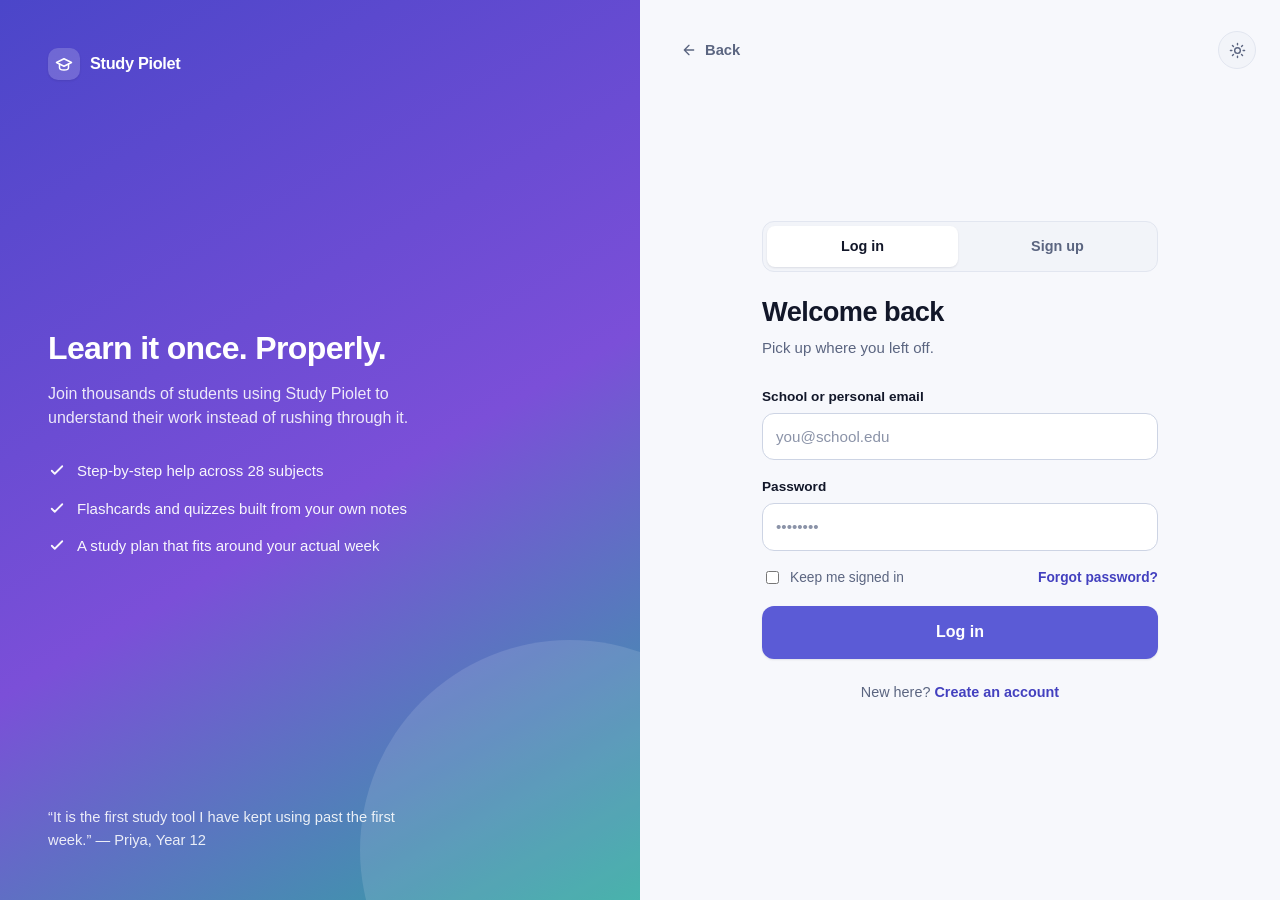
==== chat.html @ f0964036 "Add files via upload" ====
<!doctype html>
<html lang="en" data-theme="light">
<head>
<meta charset="utf-8" />
<meta name="viewport" content="width=device-width, initial-scale=1" />
<title>Ask AI — Study Piolet</title>
<meta name="description" content="Ask Study Piolet a question about your work." />
<link rel="icon" href="data:image/svg+xml,<svg xmlns='http://www.w3.org/2000/svg' viewBox='0 0 100 100'><rect width='100' height='100' rx='26' fill='%235b5bd6'/><path d='M50 22 84 40 50 58 16 40z' fill='white'/></svg>" />
<style data-sp="core">
/* ============================================================
   Study Piolet — shared styles
   ============================================================ */

/* ---------- Tokens ---------- */
:root {
  --bg: #f7f8fc;
  --surface: #ffffff;
  --surface-2: #f2f4f9;
  --surface-3: #e9ecf5;
  --border: #e2e6f0;
  --border-strong: #cdd4e4;
  --text: #121729;
  --text-muted: #5b6580;
  --text-faint: #8b93a8;

  --brand: #5b5bd6;
  --brand-hover: #4b4bc4;
  --brand-soft: #ececfd;
  --brand-text: #4340bf;
  --accent: #14b8a6;
  --accent-soft: #dcfbf5;
  --warn-soft: #fff3da;
  --warn-text: #92610a;

  --shadow-sm: 0 1px 2px rgba(18, 23, 41, .06), 0 1px 3px rgba(18, 23, 41, .04);
  --shadow-md: 0 4px 12px rgba(18, 23, 41, .07), 0 2px 4px rgba(18, 23, 41, .04);
  --shadow-lg: 0 18px 40px rgba(18, 23, 41, .12);

  --r-sm: 8px;
  --r-md: 12px;
  --r-lg: 18px;
  --r-xl: 26px;

  --sidebar-w: 248px;
  --topbar-h: 64px;
  --maxw: 1160px;

  --font: "Inter", -apple-system, BlinkMacSystemFont, "Segoe UI", Roboto, Helvetica, Arial, sans-serif;
}

:root[data-theme="dark"] {
  --bg: #0d1017;
  --surface: #151923;
  --surface-2: #1b2130;
  --surface-3: #232a3c;
  --border: #262d3d;
  --border-strong: #38415a;
  --text: #eef1f8;
  --text-muted: #a2abc2;
  --text-faint: #7c869e;

  --brand: #7b7bf0;
  --brand-hover: #8d8df5;
  --brand-soft: #1e2140;
  --brand-text: #b3b3ff;
  --accent: #2dd4bf;
  --accent-soft: #10312f;
  --warn-soft: #3a2c0e;
  --warn-text: #f0c86a;

  --shadow-sm: 0 1px 2px rgba(0, 0, 0, .4);
  --shadow-md: 0 4px 14px rgba(0, 0, 0, .45);
  --shadow-lg: 0 20px 44px rgba(0, 0, 0, .55);
}

/* ---------- Base ---------- */
*, *::before, *::after { box-sizing: border-box; }

html { -webkit-text-size-adjust: 100%; }

body {
  margin: 0;
  font-family: var(--font);
  background: var(--bg);
  color: var(--text);
  line-height: 1.55;
  -webkit-font-smoothing: antialiased;
}

h1, h2, h3, h4 { margin: 0; line-height: 1.2; letter-spacing: -.02em; font-weight: 650; }
p { margin: 0; }
a { color: inherit; text-decoration: none; }
img, svg { display: block; max-width: 100%; }
button, input, textarea, select { font: inherit; color: inherit; }

:focus-visible {
  outline: 2px solid var(--brand);
  outline-offset: 2px;
  border-radius: 4px;
}

.container { width: 100%; max-width: var(--maxw); margin-inline: auto; padding-inline: 20px; }
.muted { color: var(--text-muted); }
.faint { color: var(--text-faint); }
.center { text-align: center; }
.sr-only {
  position: absolute; width: 1px; height: 1px; padding: 0; margin: -1px;
  overflow: hidden; clip: rect(0 0 0 0); white-space: nowrap; border: 0;
}

/* ---------- Brand mark ---------- */
.brand { display: inline-flex; align-items: center; gap: 10px; font-weight: 700; letter-spacing: -.02em; }
.brand-mark {
  width: 32px; height: 32px; border-radius: 10px; flex: none;
  display: grid; place-items: center;
  background: linear-gradient(140deg, var(--brand), #9b6bf0);
  color: #fff; box-shadow: var(--shadow-sm);
}
.brand-mark svg { width: 18px; height: 18px; }
.brand-name { font-size: 1.02rem; white-space: nowrap; }

/* ---------- Buttons ---------- */
.btn {
  --btn-bg: var(--surface);
  --btn-fg: var(--text);
  --btn-bd: var(--border-strong);
  display: inline-flex; align-items: center; justify-content: center; gap: 8px;
  padding: 10px 16px; border-radius: var(--r-md);
  background: var(--btn-bg); color: var(--btn-fg);
  border: 1px solid var(--btn-bd);
  font-size: .92rem; font-weight: 560; cursor: pointer;
  transition: transform .12s ease, background .15s ease, border-color .15s ease, opacity .15s ease;
  white-space: nowrap;
}
.btn:hover { transform: translateY(-1px); }
.btn:active { transform: translateY(0); }
.btn svg { width: 16px; height: 16px; }

.btn-primary { --btn-bg: var(--brand); --btn-fg: #fff; --btn-bd: transparent; box-shadow: var(--shadow-sm); }
.btn-primary:hover { --btn-bg: var(--brand-hover); }
.btn-ghost { --btn-bg: transparent; --btn-bd: transparent; color: var(--text-muted); }
.btn-ghost:hover { --btn-bg: var(--surface-2); color: var(--text); }
.btn-soft { --btn-bg: var(--brand-soft); --btn-fg: var(--brand-text); --btn-bd: transparent; }
.btn-danger { --btn-fg: #d94a4a; --btn-bd: var(--border-strong); }
.btn-danger:hover { --btn-bg: rgba(217, 74, 74, .08); }
.btn-lg { padding: 13px 22px; font-size: 1rem; border-radius: var(--r-md); }
.btn-block { width: 100%; }

/* ---------- Form fields ---------- */
.field { display: block; margin-bottom: 16px; }
.field-label { display: block; font-size: .85rem; font-weight: 560; margin-bottom: 6px; }
.input, .select, .textarea {
  width: 100%; padding: 11px 13px;
  background: var(--surface); border: 1px solid var(--border-strong);
  border-radius: var(--r-md); font-size: .95rem;
  transition: border-color .15s ease, box-shadow .15s ease;
}
.input::placeholder, .textarea::placeholder { color: var(--text-faint); }
.input:focus, .select:focus, .textarea:focus {
  outline: none; border-color: var(--brand);
  box-shadow: 0 0 0 3px color-mix(in srgb, var(--brand) 18%, transparent);
}
.textarea { resize: vertical; min-height: 96px; }
.hint { font-size: .8rem; color: var(--text-faint); margin-top: 6px; }

/* Switch */
.switch { position: relative; display: inline-flex; flex: none; width: 44px; height: 26px; }
.switch input { position: absolute; opacity: 0; width: 100%; height: 100%; margin: 0; cursor: pointer; }
.switch span {
  position: absolute; inset: 0; border-radius: 999px;
  background: var(--surface-3); border: 1px solid var(--border-strong);
  transition: background .18s ease, border-color .18s ease; pointer-events: none;
}
.switch span::after {
  content: ""; position: absolute; top: 3px; left: 3px;
  width: 18px; height: 18px; border-radius: 50%; background: #fff;
  box-shadow: var(--shadow-sm); transition: transform .18s ease;
}
.switch input:checked + span { background: var(--brand); border-color: var(--brand); }
.switch input:checked + span::after { transform: translateX(18px); }
.switch input:focus-visible + span { outline: 2px solid var(--brand); outline-offset: 2px; }

/* ---------- Badges / chips ---------- */
.badge {
  display: inline-flex; align-items: center; gap: 6px;
  padding: 4px 10px; border-radius: 999px;
  font-size: .76rem; font-weight: 560; letter-spacing: .01em;
  background: var(--surface-2); color: var(--text-muted); border: 1px solid var(--border);
}
.badge-brand { background: var(--brand-soft); color: var(--brand-text); border-color: transparent; }
.badge-accent { background: var(--accent-soft); color: var(--accent); border-color: transparent; }
.badge-warn { background: var(--warn-soft); color: var(--warn-text); border-color: transparent; }

.chip {
  display: inline-flex; align-items: center; gap: 7px;
  padding: 8px 14px; border-radius: 999px; cursor: pointer;
  background: var(--surface); border: 1px solid var(--border-strong);
  font-size: .87rem; color: var(--text-muted);
  transition: border-color .15s ease, color .15s ease, background .15s ease;
}
.chip:hover { border-color: var(--brand); color: var(--text); background: var(--surface-2); }

/* ---------- Cards ---------- */
.card {
  background: var(--surface); border: 1px solid var(--border);
  border-radius: var(--r-lg); box-shadow: var(--shadow-sm);
}
.card-pad { padding: 22px; }

/* ---------- Theme toggle ---------- */
.theme-toggle {
  width: 38px; height: 38px; flex: none; display: grid; place-items: center;
  border-radius: 50%; cursor: pointer;
  background: var(--surface-2); border: 1px solid var(--border);
  color: var(--text-muted); transition: color .15s ease, border-color .15s ease;
}
.theme-toggle:hover { color: var(--text); border-color: var(--border-strong); }
.theme-toggle svg { width: 17px; height: 17px; }
:root[data-theme="dark"] .icon-sun, :root:not([data-theme="dark"]) .icon-moon { display: none; }

/* ============================================================
   Marketing site (landing / pricing / auth header)
   ============================================================ */
.site-header {
  position: sticky; top: 0; z-index: 40;
  background: color-mix(in srgb, var(--bg) 85%, transparent);
  backdrop-filter: blur(12px);
  border-bottom: 1px solid var(--border);
}
.site-header .container { display: flex; align-items: center; gap: 18px; height: var(--topbar-h); }
.site-nav { display: flex; align-items: center; gap: 4px; margin-left: 18px; }
.site-nav a {
  padding: 8px 12px; border-radius: var(--r-sm);
  font-size: .92rem; color: var(--text-muted); transition: color .15s ease, background .15s ease;
}
.site-nav a:hover { color: var(--text); background: var(--surface-2); }
.site-nav a[aria-current="page"] { color: var(--text); font-weight: 560; }
.header-actions { display: flex; align-items: center; gap: 10px; margin-left: auto; }

.nav-toggle { display: none; }
.site-nav .nav-login { display: none; }

@media (max-width: 860px) {
  .site-nav {
    position: absolute; top: var(--topbar-h); left: 0; right: 0;
    flex-direction: column; align-items: stretch; gap: 2px; margin: 0; padding: 12px 20px 18px;
    background: var(--surface); border-bottom: 1px solid var(--border);
    box-shadow: var(--shadow-md);
  }
  .site-nav:not(.open) { display: none; }
  .site-nav a { padding: 12px; font-size: 1rem; }
  .header-actions .btn:not(.btn-primary) { display: none; }
  .nav-toggle { display: grid; }
  .site-nav .nav-login { display: block; color: var(--brand-text); font-weight: 560; }
}

/* Hero */
.hero { position: relative; overflow: hidden; padding: 84px 0 64px; }
.hero::before {
  content: ""; position: absolute; z-index: 0;
  top: -320px; left: 50%; transform: translateX(-50%);
  width: 900px; height: 620px; border-radius: 50%;
  background: radial-gradient(closest-side, color-mix(in srgb, var(--brand) 26%, transparent), transparent);
  filter: blur(18px); pointer-events: none;
}
.hero .container { position: relative; z-index: 1; }
.hero-inner { max-width: 760px; margin-inline: auto; text-align: center; }
.hero h1 { font-size: clamp(2.2rem, 6vw, 3.6rem); letter-spacing: -.035em; margin-bottom: 18px; }
.hero h1 .grad {
  background: linear-gradient(100deg, var(--brand), #a06bf0 60%, var(--accent));
  -webkit-background-clip: text; background-clip: text; color: transparent;
}
.hero-sub { font-size: clamp(1rem, 2.4vw, 1.18rem); color: var(--text-muted); max-width: 580px; margin: 0 auto 28px; }
.hero-cta { display: flex; flex-wrap: wrap; gap: 12px; justify-content: center; }
.hero-note { margin-top: 16px; font-size: .84rem; color: var(--text-faint); }

/* Hero preview panel */
.hero-preview {
  margin: 52px auto 0; max-width: 900px;
  background: var(--surface); border: 1px solid var(--border);
  border-radius: var(--r-xl); box-shadow: var(--shadow-lg); overflow: hidden;
}
.preview-bar {
  display: flex; align-items: center; gap: 8px;
  padding: 12px 16px; border-bottom: 1px solid var(--border); background: var(--surface-2);
}
.dot { width: 10px; height: 10px; border-radius: 50%; background: var(--border-strong); }
.preview-url {
  margin-left: 10px; font-size: .78rem; color: var(--text-faint);
  padding: 4px 12px; border-radius: 999px; background: var(--surface); border: 1px solid var(--border);
}
.preview-body { padding: 36px 28px 44px; text-align: center; }
.preview-body .preview-q { font-size: 1.3rem; font-weight: 600; margin-bottom: 20px; }
.preview-input {
  display: flex; align-items: center; gap: 12px; max-width: 560px; margin: 0 auto 22px;
  padding: 14px 16px; border-radius: var(--r-lg);
  background: var(--surface-2); border: 1px solid var(--border-strong);
  color: var(--text-faint); font-size: .95rem; text-align: left;
}
.preview-input .send {
  margin-left: auto; width: 30px; height: 30px; border-radius: 50%; flex: none;
  display: grid; place-items: center; background: var(--brand); color: #fff;
}
.preview-input .send svg { width: 15px; height: 15px; }
.preview-chips { display: flex; flex-wrap: wrap; gap: 8px; justify-content: center; }

/* Sections */
.section { padding: 72px 0; }
.section-head { max-width: 640px; margin: 0 auto 44px; text-align: center; }
.section-head h2 { font-size: clamp(1.7rem, 4vw, 2.3rem); margin-bottom: 12px; }
.section-head p { color: var(--text-muted); }
.eyebrow {
  display: inline-block; margin-bottom: 14px;
  font-size: .78rem; font-weight: 600; letter-spacing: .09em; text-transform: uppercase; color: var(--brand-text);
}

.grid { display: grid; gap: 18px; }
.grid-3 { grid-template-columns: repeat(3, 1fr); }
.grid-4 { grid-template-columns: repeat(4, 1fr); }
@media (max-width: 900px) { .grid-3, .grid-4 { grid-template-columns: repeat(2, 1fr); } }
@media (max-width: 600px) { .grid-3, .grid-4 { grid-template-columns: 1fr; } }

.feature { padding: 24px; }
.feature-icon {
  width: 42px; height: 42px; border-radius: var(--r-md); display: grid; place-items: center;
  background: var(--brand-soft); color: var(--brand-text); margin-bottom: 16px;
}
.feature-icon svg { width: 20px; height: 20px; }
.feature h3 { font-size: 1.05rem; margin-bottom: 8px; }
.feature p { font-size: .92rem; color: var(--text-muted); }

/* Steps */
.steps { counter-reset: step; }
.step { position: relative; padding: 26px 24px; }
.step-num {
  width: 34px; height: 34px; border-radius: 50%; display: grid; place-items: center;
  background: var(--brand); color: #fff; font-weight: 650; font-size: .92rem; margin-bottom: 16px;
}
.step h3 { font-size: 1.02rem; margin-bottom: 8px; }
.step p { font-size: .92rem; color: var(--text-muted); }

/* Stats strip */
.stats-strip {
  display: grid; grid-template-columns: repeat(4, 1fr); gap: 18px;
  padding: 30px; border-radius: var(--r-xl);
  background: var(--surface); border: 1px solid var(--border); box-shadow: var(--shadow-sm);
}
.stat-val { font-size: 1.8rem; font-weight: 680; letter-spacing: -.03em; }
.stat-lbl { font-size: .85rem; color: var(--text-muted); }
@media (max-width: 720px) { .stats-strip { grid-template-columns: repeat(2, 1fr); } }

/* Quote cards */
.quote { padding: 24px; }
.quote p { font-size: .95rem; margin-bottom: 18px; }
.quote-by { display: flex; align-items: center; gap: 11px; }
.avatar {
  width: 36px; height: 36px; border-radius: 50%; flex: none; display: grid; place-items: center;
  background: var(--brand-soft); color: var(--brand-text); font-size: .82rem; font-weight: 650;
}
.quote-by .name { font-size: .88rem; font-weight: 560; }
.quote-by .meta { font-size: .8rem; color: var(--text-faint); }

/* CTA band */
.cta-band {
  padding: 56px 32px; border-radius: var(--r-xl); text-align: center;
  background: linear-gradient(135deg, var(--brand), #8a5bf0);
  color: #fff; box-shadow: var(--shadow-lg);
}
.cta-band h2 { font-size: clamp(1.6rem, 4vw, 2.2rem); margin-bottom: 12px; }
.cta-band p { opacity: .9; max-width: 460px; margin: 0 auto 26px; }
.cta-band .btn { --btn-bg: #fff; --btn-fg: #3f3fae; --btn-bd: transparent; }

/* Footer */
.site-footer { border-top: 1px solid var(--border); padding: 48px 0 36px; margin-top: 40px; }
.footer-grid { display: grid; grid-template-columns: 1.6fr repeat(3, 1fr); gap: 32px; }
.footer-grid p { font-size: .9rem; color: var(--text-muted); margin-top: 12px; max-width: 280px; }
.footer-col h4 { font-size: .82rem; text-transform: uppercase; letter-spacing: .08em; color: var(--text-faint); margin-bottom: 12px; }
.footer-col a { display: block; font-size: .9rem; color: var(--text-muted); padding: 5px 0; }
.footer-col a:hover { color: var(--text); }
.footer-bottom {
  display: flex; flex-wrap: wrap; gap: 12px; justify-content: space-between;
  margin-top: 36px; padding-top: 22px; border-top: 1px solid var(--border);
  font-size: .85rem; color: var(--text-faint);
}
@media (max-width: 760px) { .footer-grid { grid-template-columns: 1fr 1fr; } }

/* ============================================================
   Auth page
   ============================================================ */
.auth-wrap { display: grid; grid-template-columns: 1fr 1fr; min-height: 100vh; }
.auth-aside {
  position: relative; overflow: hidden; padding: 48px;
  display: flex; flex-direction: column; justify-content: space-between;
  background: linear-gradient(150deg, #4b46c9, #7b4fd8 55%, #2fa8a0);
  color: #fff;
}
.auth-aside::after {
  content: ""; position: absolute; right: -140px; bottom: -160px;
  width: 420px; height: 420px; border-radius: 50%; background: rgba(255, 255, 255, .12);
}
.auth-aside-body { position: relative; z-index: 1; max-width: 400px; }
.auth-aside h2 { font-size: 2rem; margin-bottom: 14px; }
.auth-aside p { opacity: .88; }
.auth-points { list-style: none; padding: 0; margin: 28px 0 0; display: grid; gap: 14px; }
.auth-points li { display: flex; gap: 11px; align-items: flex-start; font-size: .94rem; opacity: .95; }
.auth-points svg { width: 18px; height: 18px; flex: none; margin-top: 2px; }
.auth-quote { position: relative; z-index: 1; font-size: .92rem; opacity: .9; max-width: 380px; }

.auth-main { display: flex; flex-direction: column; padding: 28px 24px 48px; }
.auth-top { display: flex; align-items: center; gap: 12px; }
.auth-top .theme-toggle { margin-left: auto; }
.auth-card { width: 100%; max-width: 396px; margin: auto; padding: 8px 0; }
.auth-card h1 { font-size: 1.7rem; margin-bottom: 8px; }
.auth-card .panel > .muted { font-size: .94rem; margin-bottom: 26px; }

.tabs {
  display: grid; grid-template-columns: 1fr 1fr; gap: 4px; padding: 4px; margin-bottom: 24px;
  background: var(--surface-2); border: 1px solid var(--border); border-radius: var(--r-md);
}
.tabs button {
  padding: 9px; border: 0; border-radius: var(--r-sm); background: transparent;
  color: var(--text-muted); font-size: .9rem; font-weight: 560; cursor: pointer;
  transition: background .15s ease, color .15s ease;
}
.tabs button[aria-selected="true"] { background: var(--surface); color: var(--text); box-shadow: var(--shadow-sm); }

.oauth-row { display: grid; gap: 10px; margin-bottom: 20px; }
.divider { display: flex; align-items: center; gap: 12px; margin: 20px 0; color: var(--text-faint); font-size: .8rem; }
.divider::before, .divider::after { content: ""; flex: 1; height: 1px; background: var(--border); }
.form-row { display: flex; align-items: center; justify-content: space-between; gap: 12px; margin-bottom: 18px; font-size: .86rem; }
.checkline { display: flex; align-items: center; gap: 8px; color: var(--text-muted); cursor: pointer; }
.auth-alt { margin-top: 22px; font-size: .9rem; color: var(--text-muted); text-align: center; }
.auth-alt button { background: none; border: 0; padding: 0; color: var(--brand-text); font-weight: 560; cursor: pointer; }
.link { color: var(--brand-text); font-weight: 560; }
.link:hover { text-decoration: underline; }

@media (max-width: 900px) { .auth-wrap { grid-template-columns: 1fr; } .auth-aside { display: none; } }

/* ============================================================
   App shell (dashboard / chat / settings)
   ============================================================ */
.app { min-height: 100vh; }

.sidebar {
  position: fixed; inset: 0 auto 0 0; z-index: 60;
  width: var(--sidebar-w); display: flex; flex-direction: column;
  padding: 18px 14px; background: var(--surface); border-right: 1px solid var(--border);
  overflow-y: auto; overscroll-behavior: contain;
}
.sidebar-brand { padding: 4px 8px 20px; }
.side-nav { display: grid; gap: 3px; }
.side-label {
  padding: 18px 10px 8px; font-size: .72rem; font-weight: 600;
  letter-spacing: .09em; text-transform: uppercase; color: var(--text-faint);
}
.side-link {
  display: flex; align-items: center; gap: 11px;
  padding: 9px 11px; border-radius: var(--r-md);
  font-size: .91rem; color: var(--text-muted);
  transition: background .15s ease, color .15s ease;
}
.side-link svg { width: 17px; height: 17px; flex: none; }
.side-link:hover { background: var(--surface-2); color: var(--text); }
.side-link[aria-current="page"] { background: var(--brand-soft); color: var(--brand-text); font-weight: 560; }
.side-link .count { margin-left: auto; font-size: .76rem; color: var(--text-faint); }

.side-foot { margin-top: auto; display: grid; gap: 12px; }
.usage-card { padding: 14px; border-radius: var(--r-md); background: var(--surface-2); border: 1px solid var(--border); }
.usage-top { display: flex; justify-content: space-between; align-items: center; font-size: .82rem; margin-bottom: 9px; }
.meter { height: 6px; border-radius: 999px; background: var(--surface-3); overflow: hidden; }
.meter i { display: block; height: 100%; border-radius: 999px; background: linear-gradient(90deg, var(--brand), #9b6bf0); }
.usage-card p { font-size: .78rem; color: var(--text-faint); margin-top: 9px; }

.user-pill {
  display: flex; align-items: center; gap: 10px; padding: 9px 10px;
  border-radius: var(--r-md); border: 1px solid var(--border); background: var(--surface);
}
.user-pill > span:last-child { min-width: 0; }
.user-pill .name { font-size: .87rem; font-weight: 560; line-height: 1.2; }
.user-pill .meta { font-size: .76rem; color: var(--text-faint); }

.app-main { margin-left: var(--sidebar-w); min-height: 100vh; display: flex; flex-direction: column; }

.topbar {
  position: sticky; top: 0; z-index: 30;
  display: flex; align-items: center; gap: 12px; height: var(--topbar-h);
  padding: 0 24px; border-bottom: 1px solid var(--border);
  background: color-mix(in srgb, var(--bg) 88%, transparent); backdrop-filter: blur(12px);
}
.topbar h1 { font-size: 1.05rem; font-weight: 620; }
.topbar .spacer { margin-left: auto; }
.topbar-actions { display: flex; align-items: center; gap: 10px; }

.icon-btn {
  width: 38px; height: 38px; flex: none; display: grid; place-items: center;
  border-radius: var(--r-md); cursor: pointer;
  background: transparent; border: 1px solid transparent; color: var(--text-muted);
  transition: background .15s ease, color .15s ease;
}
.icon-btn:hover { background: var(--surface-2); color: var(--text); }
.icon-btn svg { width: 19px; height: 19px; }

.menu-btn { display: none; }
.scrim { display: none; }

@media (max-width: 1000px) {
  .sidebar { transform: translateX(-100%); transition: transform .22s ease; box-shadow: var(--shadow-lg); }
  .sidebar.open { transform: none; }
  .app-main { margin-left: 0; }
  .menu-btn { display: grid; }
  .scrim.show { display: block; position: fixed; inset: 0; z-index: 50; background: rgba(8, 10, 18, .5); }
}

.page { flex: 1; width: 100%; max-width: 1000px; margin-inline: auto; padding: 32px 24px 64px; }

/* Keep the top bar from crowding on phones: actions collapse to icons. */
@media (max-width: 640px) {
  .topbar h1 { font-size: 1rem; }
  .topbar-actions { gap: 2px; }
  .topbar-actions .btn { font-size: 0; gap: 0; padding: 9px; border-radius: var(--r-md); }
  .topbar-actions .btn svg { width: 19px; height: 19px; }
}
@media (max-width: 640px) { .page { padding: 24px 16px 48px; } .topbar { padding: 0 14px; } }

/* ---------- Dashboard ---------- */
.greeting { margin-bottom: 26px; }
.greeting h2 { font-size: clamp(1.5rem, 4vw, 2rem); margin-bottom: 6px; }

.ask-box {
  padding: 20px; border-radius: var(--r-xl);
  background: var(--surface); border: 1px solid var(--border-strong);
  box-shadow: var(--shadow-md); transition: border-color .15s ease, box-shadow .15s ease;
}
.ask-box:focus-within { border-color: var(--brand); box-shadow: var(--shadow-md), 0 0 0 4px color-mix(in srgb, var(--brand) 14%, transparent); }
.ask-box textarea {
  width: 100%; border: 0; background: transparent; resize: none; outline: none;
  font-size: clamp(1.05rem, 2.6vw, 1.25rem); line-height: 1.5; min-height: 64px;
}
.ask-box textarea::placeholder { color: var(--text-faint); }
.ask-tools { display: flex; align-items: center; gap: 8px; margin-top: 12px; flex-wrap: wrap; }
.ask-tools .spacer { margin-left: auto; }
.tool-btn {
  display: inline-flex; align-items: center; gap: 7px;
  padding: 7px 12px; border-radius: 999px; cursor: pointer;
  background: var(--surface-2); border: 1px solid var(--border);
  font-size: .84rem; color: var(--text-muted); transition: color .15s ease, border-color .15s ease;
}
.tool-btn:hover { color: var(--text); border-color: var(--border-strong); }
.tool-btn svg { width: 15px; height: 15px; }
.send-btn {
  width: 40px; height: 40px; flex: none; display: grid; place-items: center;
  border-radius: 50%; border: 0; cursor: pointer;
  background: var(--brand); color: #fff; box-shadow: var(--shadow-sm);
  transition: background .15s ease, transform .12s ease;
}
.send-btn:hover { background: var(--brand-hover); transform: translateY(-1px); }
.send-btn svg { width: 17px; height: 17px; }

.suggest-row { display: flex; flex-wrap: wrap; gap: 9px; margin: 16px 0 34px; }

.section-title { display: flex; align-items: center; gap: 12px; margin: 34px 0 14px; }
.section-title h3 { font-size: 1.02rem; }
.section-title a { margin-left: auto; font-size: .86rem; color: var(--brand-text); font-weight: 560; }

.action-card { display: flex; gap: 14px; padding: 18px; transition: transform .14s ease, border-color .14s ease; }
.action-card:hover { transform: translateY(-2px); border-color: var(--border-strong); }
.action-icon {
  width: 38px; height: 38px; flex: none; border-radius: var(--r-md);
  display: grid; place-items: center; background: var(--brand-soft); color: var(--brand-text);
}
.action-icon svg { width: 18px; height: 18px; }
.action-card > span:last-child { display: block; min-width: 0; }
.action-card h4 { font-size: .95rem; margin-bottom: 4px; }
.action-card p { font-size: .85rem; color: var(--text-muted); }

.list { display: grid; gap: 10px; }
.list-item {
  display: flex; align-items: center; gap: 14px; padding: 14px 16px;
  background: var(--surface); border: 1px solid var(--border);
  border-radius: var(--r-md); transition: border-color .14s ease, background .14s ease;
}
.list-item:hover { border-color: var(--border-strong); background: var(--surface-2); }
.list-item .li-icon {
  width: 34px; height: 34px; flex: none; border-radius: var(--r-sm);
  display: grid; place-items: center; background: var(--surface-2); color: var(--text-muted);
}
.list-item .li-icon svg { width: 16px; height: 16px; }
.list-item .li-body { min-width: 0; display: block; }
.list-item .li-title {
  display: block; font-size: .92rem; font-weight: 540;
  white-space: nowrap; overflow: hidden; text-overflow: ellipsis;
}
.list-item .li-meta { display: block; font-size: .8rem; color: var(--text-faint); }
.list-item .li-right { margin-left: auto; font-size: .8rem; color: var(--text-faint); white-space: nowrap; }
@media (max-width: 520px) { .list-item .li-right { display: none; } }

.stat-card { padding: 18px; }
.stat-card .k { font-size: .82rem; color: var(--text-muted); margin-bottom: 6px; }
.stat-card .v { font-size: 1.6rem; font-weight: 680; letter-spacing: -.03em; }
.stat-card .d { font-size: .78rem; color: var(--accent); margin-top: 4px; }

/* ---------- Chat page ---------- */
.chat-layout { display: flex; flex-direction: column; flex: 1; min-height: 0; }
.chat-scroll { flex: 1; overflow-y: auto; padding: 28px 0 8px; }
.chat-inner { width: 100%; max-width: 760px; margin-inline: auto; padding-inline: 24px; }
@media (max-width: 640px) { .chat-inner { padding-inline: 16px; } }

.chat-empty { text-align: center; padding: 48px 0 32px; }
.chat-empty .orb {
  width: 60px; height: 60px; border-radius: 20px; margin: 0 auto 20px;
  display: grid; place-items: center; color: #fff;
  background: linear-gradient(140deg, var(--brand), #9b6bf0); box-shadow: var(--shadow-md);
}
.chat-empty .orb svg { width: 28px; height: 28px; }
.chat-empty h2 { font-size: 1.5rem; margin-bottom: 8px; }
.chat-empty p { color: var(--text-muted); max-width: 400px; margin: 0 auto; font-size: .95rem; }

.prompt-grid { display: grid; grid-template-columns: repeat(2, 1fr); gap: 10px; margin-top: 28px; text-align: left; }
@media (max-width: 600px) { .prompt-grid { grid-template-columns: 1fr; } }
.prompt-card {
  padding: 14px 16px; border-radius: var(--r-md); cursor: pointer;
  background: var(--surface); border: 1px solid var(--border);
  transition: border-color .14s ease, transform .14s ease;
}
.prompt-card:hover { border-color: var(--brand); transform: translateY(-1px); }
.prompt-card .t { display: block; font-size: .9rem; font-weight: 540; margin-bottom: 3px; }
.prompt-card .s { display: block; font-size: .82rem; color: var(--text-faint); }

.msg { display: flex; gap: 13px; margin-bottom: 26px; }
.msg-avatar {
  width: 30px; height: 30px; flex: none; border-radius: 9px;
  display: grid; place-items: center; font-size: .75rem; font-weight: 650;
}
.msg-avatar.you { background: var(--surface-3); color: var(--text-muted); }
.msg-avatar.ai { background: linear-gradient(140deg, var(--brand), #9b6bf0); color: #fff; }
.msg-avatar svg { width: 16px; height: 16px; }
.msg-body { min-width: 0; flex: 1; }
.msg-who { font-size: .82rem; font-weight: 600; margin-bottom: 5px; }
.msg-text { font-size: .95rem; color: var(--text-muted); }
/* Live chat message styling */
.msg-text { white-space: pre-wrap; }
.msg-text.error { color: #d94a4a; }
.msg-text.typing { display: flex; gap: 5px; align-items: center; height: 22px; }
.msg-text.typing span {
  width: 7px; height: 7px; border-radius: 50%; background: var(--text-faint);
  animation: sp-blink 1.2s infinite ease-in-out;
}
.msg-text.typing span:nth-child(2) { animation-delay: .18s; }
.msg-text.typing span:nth-child(3) { animation-delay: .36s; }
@keyframes sp-blink { 0%, 80%, 100% { opacity: .22; } 40% { opacity: 1; } }

.chat-notice {
  display: flex; flex-wrap: wrap; gap: 6px; align-items: center;
  padding: 12px 14px; margin-bottom: 18px;
  background: var(--brand-soft); color: var(--brand-text);
  border-radius: var(--r-md); font-size: .87rem;
}
.chat-notice[hidden] { display: none; }

.msg-placeholder {
  padding: 16px; border-radius: var(--r-md);
  background: var(--surface-2); border: 1px dashed var(--border-strong);
  font-size: .9rem; color: var(--text-faint);
}
.skeleton-line { height: 9px; border-radius: 999px; background: var(--surface-3); margin-bottom: 9px; }
.skeleton-line:nth-child(2) { width: 88%; }
.skeleton-line:nth-child(3) { width: 62%; margin-bottom: 0; }

.composer-wrap {
  position: sticky; bottom: 0;
  padding: 12px 0 20px;
  background: linear-gradient(to top, var(--bg) 62%, transparent);
}
.composer {
  display: flex; align-items: flex-end; gap: 10px; padding: 12px 12px 12px 16px;
  background: var(--surface); border: 1px solid var(--border-strong);
  border-radius: var(--r-lg); box-shadow: var(--shadow-md);
  transition: border-color .15s ease;
}
.composer:focus-within { border-color: var(--brand); }
.composer textarea {
  flex: 1; border: 0; background: transparent; outline: none; resize: none;
  font-size: .97rem; line-height: 1.5; max-height: 180px; padding: 6px 0;
}
.composer-foot {
  display: flex; align-items: center; gap: 10px; justify-content: space-between;
  margin-top: 10px; font-size: .78rem; color: var(--text-faint);
}
@media (max-width: 560px) {
  .composer-foot { flex-direction: column; align-items: flex-start; gap: 3px; }
  .chat-empty { padding-top: 24px; }
}

/* ---------- Pricing ---------- */
.billing-toggle {
  display: inline-flex; align-items: center; gap: 12px; margin: 0 auto 40px;
  padding: 6px 8px 6px 14px; border-radius: 999px;
  background: var(--surface); border: 1px solid var(--border); box-shadow: var(--shadow-sm);
  font-size: .9rem;
}
.billing-toggle .lbl { color: var(--text-muted); transition: color .15s ease; }
.billing-toggle .lbl.active { color: var(--text); font-weight: 560; }

.price-grid {
  display: grid; grid-template-columns: repeat(2, 1fr); gap: 20px; align-items: start;
  max-width: 760px; margin-inline: auto;
}
@media (max-width: 720px) { .price-grid { grid-template-columns: 1fr; max-width: 460px; } }

.plan { padding: 26px; display: flex; flex-direction: column; height: 100%; }
.price-grid { padding-top: 12px; }
.plan.featured { border-color: var(--brand); box-shadow: var(--shadow-lg); position: relative; }
.plan.featured::before {
  content: "Most popular"; position: absolute; top: -12px; left: 50%; transform: translateX(-50%);
  padding: 4px 12px; border-radius: 999px; background: var(--brand); color: #fff;
  font-size: .74rem; font-weight: 600; white-space: nowrap;
}
.plan h3 { font-size: 1.1rem; margin-bottom: 6px; }
.plan .plan-desc { font-size: .88rem; color: var(--text-muted); min-height: 40px; }
.plan .price { display: flex; align-items: baseline; gap: 6px; margin: 18px 0 4px; }
.plan .price .amt { font-size: 2.4rem; font-weight: 700; letter-spacing: -.04em; }
.plan .price .per { font-size: .88rem; color: var(--text-faint); }
.plan .price-note { font-size: .8rem; color: var(--text-faint); min-height: 20px; margin-bottom: 20px; }
.plan .btn { margin-bottom: 22px; }
.plan ul { list-style: none; padding: 0; margin: 0; display: grid; gap: 11px; }
.plan li { display: flex; gap: 10px; align-items: flex-start; font-size: .89rem; color: var(--text-muted); }
.plan li svg { width: 16px; height: 16px; flex: none; margin-top: 3px; color: var(--accent); }
.plan li.off { color: var(--text-faint); }
.plan li.off svg { color: var(--text-faint); }

.compare { width: 100%; border-collapse: collapse; font-size: .9rem; }
.compare th, .compare td { padding: 13px 16px; border-bottom: 1px solid var(--border); text-align: left; }
.compare th { font-size: .82rem; color: var(--text-faint); font-weight: 600; }
.compare td:not(:first-child), .compare th:not(:first-child) { text-align: center; }
.compare tbody td:first-child { color: var(--text-muted); }
.compare svg { width: 17px; height: 17px; display: inline-block; vertical-align: middle; }
.table-scroll { overflow-x: auto; border-radius: var(--r-lg); border: 1px solid var(--border); background: var(--surface); }

.faq { display: grid; gap: 10px; max-width: 720px; margin-inline: auto; }
.faq details {
  padding: 16px 20px; background: var(--surface);
  border: 1px solid var(--border); border-radius: var(--r-md);
}
.faq summary {
  cursor: pointer; font-size: .95rem; font-weight: 560; list-style: none;
  display: flex; align-items: center; gap: 12px;
}
.faq summary::-webkit-details-marker { display: none; }
.faq summary::after { content: "+"; margin-left: auto; color: var(--text-faint); font-size: 1.2rem; line-height: 1; }
.faq details[open] summary::after { content: "–"; }
.faq p { margin-top: 12px; font-size: .9rem; color: var(--text-muted); }

/* ---------- Settings ---------- */
.settings-layout { display: grid; grid-template-columns: 200px 1fr; gap: 28px; align-items: start; }
@media (max-width: 820px) { .settings-layout { grid-template-columns: 1fr; gap: 18px; } }

.settings-nav { display: grid; gap: 3px; position: sticky; top: calc(var(--topbar-h) + 20px); }
@media (max-width: 820px) {
  .settings-nav {
    position: static; grid-auto-flow: column; grid-auto-columns: max-content;
    overflow-x: auto; gap: 6px; padding-bottom: 6px;
  }
}
.settings-nav button {
  display: flex; align-items: center; gap: 10px; text-align: left;
  padding: 9px 12px; border-radius: var(--r-md); cursor: pointer;
  background: transparent; border: 1px solid transparent;
  font-size: .9rem; color: var(--text-muted); white-space: nowrap;
  transition: background .15s ease, color .15s ease;
}
.settings-nav button svg { width: 16px; height: 16px; flex: none; }
.settings-nav button:hover { background: var(--surface-2); color: var(--text); }
.settings-nav button[aria-selected="true"] { background: var(--brand-soft); color: var(--brand-text); font-weight: 560; }

.panel { display: none; }
.panel.active { display: block; }
.panel-card { padding: 24px; margin-bottom: 18px; }
.panel-card > h3 { font-size: 1.02rem; margin-bottom: 4px; }
.panel-card > .muted { font-size: .88rem; margin-bottom: 20px; }

.row {
  display: flex; align-items: center; gap: 16px;
  padding: 15px 0; border-top: 1px solid var(--border);
}
.row:first-of-type { border-top: 0; padding-top: 0; }
.row .row-body { min-width: 0; }
.row .row-title { font-size: .92rem; font-weight: 540; }
.row .row-desc { font-size: .84rem; color: var(--text-muted); }
.row .row-ctl { margin-left: auto; flex: none; }
@media (max-width: 520px) {
  .row { flex-wrap: wrap; }
  .row .row-ctl { margin-left: 0; width: 100%; }
  .row .row-ctl .select, .row .row-ctl .input { width: 100%; }
}

.form-grid { display: grid; grid-template-columns: 1fr 1fr; gap: 0 16px; }
@media (max-width: 600px) { .form-grid { grid-template-columns: 1fr; } }

.avatar-row { display: flex; align-items: center; gap: 16px; margin-bottom: 24px; flex-wrap: wrap; }
.avatar-lg {
  width: 62px; height: 62px; border-radius: 18px; flex: none; display: grid; place-items: center;
  background: linear-gradient(140deg, var(--brand), #9b6bf0); color: #fff; font-size: 1.3rem; font-weight: 650;
}

.theme-picker { display: grid; grid-template-columns: repeat(3, 1fr); gap: 12px; }
.theme-opt { cursor: pointer; }
.theme-opt input { position: absolute; opacity: 0; pointer-events: none; }
.theme-opt .swatch {
  height: 62px; border-radius: var(--r-md); border: 2px solid var(--border);
  overflow: hidden; display: flex; transition: border-color .15s ease;
}
.theme-opt .swatch .a, .theme-opt .swatch .b { flex: 1; }
.theme-opt input:checked + .swatch { border-color: var(--brand); }
.theme-opt .cap { display: block; text-align: center; font-size: .84rem; margin-top: 8px; color: var(--text-muted); }
.theme-opt input:checked ~ .cap { color: var(--text); font-weight: 540; }

.danger-zone { border-color: color-mix(in srgb, #d94a4a 30%, var(--border)); }

.save-bar {
  display: flex; gap: 10px; justify-content: flex-end; flex-wrap: wrap;
  padding-top: 4px;
}

/* ---------- UI-only notice ---------- */
.ui-note {
  display: flex; align-items: flex-start; gap: 10px;
  padding: 12px 14px; border-radius: var(--r-md); margin-bottom: 20px;
  background: var(--warn-soft); color: var(--warn-text);
  font-size: .85rem; border: 1px solid transparent;
}
.ui-note svg { width: 16px; height: 16px; flex: none; margin-top: 2px; }

@media (prefers-reduced-motion: reduce) {
  *, *::before, *::after { transition-duration: .01ms !important; animation-duration: .01ms !important; }
}

</style>
<script data-sp="theme">
/* Applies the saved theme before first paint to avoid a flash of the wrong theme. */
(function () {
  try {
    var saved = localStorage.getItem("sp-theme");
    var mode = saved || "system";
    var dark = mode === "dark" ||
      (mode === "system" && window.matchMedia("(prefers-color-scheme: dark)").matches);
    document.documentElement.setAttribute("data-theme", dark ? "dark" : "light");
  } catch (e) {
    document.documentElement.setAttribute("data-theme", "light");
  }
})();

</script>
</head>
<body data-requires-auth>
<div class="scrim" data-scrim></div>

<div class="app">
  <aside class="sidebar" data-sidebar>
    <a class="brand sidebar-brand" href="index.html">
      <span class="brand-mark" aria-hidden="true">
        <svg viewBox="0 0 24 24" fill="none" stroke="currentColor" stroke-width="2" stroke-linecap="round" stroke-linejoin="round"><path d="M22 10 12 5 2 10l10 5 10-5Z"/><path d="M6 12v5c0 1.7 2.7 3 6 3s6-1.3 6-3v-5"/></svg>
      </span>
      <span class="brand-name">Study Piolet</span>
    </a>

    <nav class="side-nav" aria-label="Sidebar">
        <a class="side-link" href="dashboard.html"><svg viewBox="0 0 24 24" fill="none" stroke="currentColor" stroke-width="1.9" stroke-linecap="round" stroke-linejoin="round"><path d="M3 12l9-8 9 8"/><path d="M5 10v10h14V10"/></svg><span>Dashboard</span></a>
        <a class="side-link" href="chat.html" aria-current="page"><svg viewBox="0 0 24 24" fill="none" stroke="currentColor" stroke-width="1.9" stroke-linecap="round" stroke-linejoin="round"><path d="M21 15a2 2 0 0 1-2 2H8l-5 4V5a2 2 0 0 1 2-2h14a2 2 0 0 1 2 2v10Z"/></svg><span>Ask AI</span></a>

      <div class="side-label">Study</div>
        <a class="side-link" href="#"><svg viewBox="0 0 24 24" fill="none" stroke="currentColor" stroke-width="1.9" stroke-linecap="round" stroke-linejoin="round"><rect x="3" y="6" width="14" height="12" rx="2"/><path d="M7 3h12a2 2 0 0 1 2 2v11"/></svg><span>Flashcards</span><span class="count">12</span></a>
        <a class="side-link" href="#"><svg viewBox="0 0 24 24" fill="none" stroke="currentColor" stroke-width="1.9" stroke-linecap="round" stroke-linejoin="round"><path d="M9.1 9a3 3 0 1 1 4 2.8c-.8.3-1.1 1-1.1 1.7v.5"/><path d="M12 17.5h.01"/><circle cx="12" cy="12" r="9"/></svg><span>Quizzes</span></a>
        <a class="side-link" href="#"><svg viewBox="0 0 24 24" fill="none" stroke="currentColor" stroke-width="1.9" stroke-linecap="round" stroke-linejoin="round"><rect x="3" y="4" width="18" height="17" rx="2"/><path d="M8 2v4M16 2v4M3 10h18"/></svg><span>Study plan</span><span class="count">3</span></a>
        <a class="side-link" href="#"><svg viewBox="0 0 24 24" fill="none" stroke="currentColor" stroke-width="1.9" stroke-linecap="round" stroke-linejoin="round"><path d="M4 19.5V6a2 2 0 0 1 2-2h12v16H6a2 2 0 0 0-2 2V19.5Z"/><path d="M9 8h6"/></svg><span>Library</span></a>

      <div class="side-label">Account</div>
        <a class="side-link" href="pricing.html"><svg viewBox="0 0 24 24" fill="none" stroke="currentColor" stroke-width="1.9" stroke-linecap="round" stroke-linejoin="round"><path d="M12 3l2.6 5.6 6.4.8-4.7 4.3 1.2 6.3L12 17l-5.5 3 1.2-6.3L3 9.4l6.4-.8L12 3Z"/></svg><span>Upgrade plan</span></a>
        <a class="side-link" href="settings.html"><svg viewBox="0 0 24 24" fill="none" stroke="currentColor" stroke-width="1.9" stroke-linecap="round" stroke-linejoin="round"><circle cx="12" cy="12" r="3"/><path d="M19.4 15a1.6 1.6 0 0 0 .3 1.8l.1.1a2 2 0 1 1-2.8 2.8l-.1-.1a1.6 1.6 0 0 0-1.8-.3 1.6 1.6 0 0 0-1 1.5V21a2 2 0 1 1-4 0v-.1A1.6 1.6 0 0 0 9 19.4a1.6 1.6 0 0 0-1.8.3l-.1.1a2 2 0 1 1-2.8-2.8l.1-.1a1.6 1.6 0 0 0 .3-1.8 1.6 1.6 0 0 0-1.5-1H3a2 2 0 1 1 0-4h.1A1.6 1.6 0 0 0 4.6 9a1.6 1.6 0 0 0-.3-1.8l-.1-.1a2 2 0 1 1 2.8-2.8l.1.1a1.6 1.6 0 0 0 1.8.3H9a1.6 1.6 0 0 0 1-1.5V3a2 2 0 1 1 4 0v.1a1.6 1.6 0 0 0 1 1.5 1.6 1.6 0 0 0 1.8-.3l.1-.1a2 2 0 1 1 2.8 2.8l-.1.1a1.6 1.6 0 0 0-.3 1.8V9a1.6 1.6 0 0 0 1.5 1H21a2 2 0 1 1 0 4h-.1a1.6 1.6 0 0 0-1.5 1Z"/></svg><span>Settings</span></a>
    </nav>

    <div class="side-foot">
      <div class="usage-card">
        <div class="usage-top"><strong>Free plan</strong><span class="faint" data-usage-count>0 / 30</span></div>
        <div class="meter"><i data-usage-bar style="width:0%"></i></div>
        <p>Questions used this month. Resets on the 1st.</p>
        <a class="btn btn-soft btn-block" href="pricing.html" style="margin-top:12px">Upgrade</a>
      </div>

      <a class="user-pill" href="settings.html">
        <span class="avatar" data-user-initials>SP</span>
        <span>
          <span class="name" data-user-name>Account</span><br />
          <span class="meta" data-user-email style="overflow:hidden;text-overflow:ellipsis;display:block;max-width:150px"></span>
        </span>
      </a>
    </div>
  </aside>

  <div class="app-main">
    <header class="topbar">
      <button class="icon-btn menu-btn" data-menu-btn aria-label="Open menu">
        <svg viewBox="0 0 24 24" fill="none" stroke="currentColor" stroke-width="2" stroke-linecap="round"><path d="M3 6h18M3 12h18M3 18h18"/></svg>
      </button>
      <h1>Ask AI <span class="badge badge-brand" style="margin-left:8px">Study mode</span></h1>
      <div class="spacer"></div>
      <div class="topbar-actions">
        <button class="icon-btn" aria-label="Session history">
          <svg viewBox="0 0 24 24" fill="none" stroke="currentColor" stroke-width="1.9" stroke-linecap="round" stroke-linejoin="round"><path d="M3 12a9 9 0 1 0 3-6.7L3 8"/><path d="M3 4v4h4M12 8v4l3 2"/></svg>
        </button>
        <button class="icon-btn" aria-label="New session">
          <svg viewBox="0 0 24 24" fill="none" stroke="currentColor" stroke-width="2" stroke-linecap="round"><path d="M12 5v14M5 12h14"/></svg>
        </button>
        <button class="theme-toggle" data-theme-toggle aria-label="Toggle dark mode">
        <svg class="icon-sun" viewBox="0 0 24 24" fill="none" stroke="currentColor" stroke-width="2" stroke-linecap="round"><circle cx="12" cy="12" r="4"/><path d="M12 2v2M12 20v2M4.9 4.9l1.4 1.4M17.7 17.7l1.4 1.4M2 12h2M20 12h2M6.3 17.7l-1.4 1.4M19.1 4.9l-1.4 1.4"/></svg>
        <svg class="icon-moon" viewBox="0 0 24 24" fill="none" stroke="currentColor" stroke-width="2" stroke-linecap="round" stroke-linejoin="round"><path d="M21 12.8A9 9 0 1 1 11.2 3a7 7 0 0 0 9.8 9.8Z"/></svg>
        </button>
      </div>
    </header>

    <div class="chat-layout">
      <div class="chat-scroll">
        <div class="chat-inner">

          <div class="chat-empty" data-chat-empty>
            <div class="orb" aria-hidden="true">
              <svg viewBox="0 0 24 24" fill="none" stroke="currentColor" stroke-width="1.8" stroke-linecap="round" stroke-linejoin="round"><path d="M22 10 12 5 2 10l10 5 10-5Z"/><path d="M6 12v5c0 1.7 2.7 3 6 3s6-1.3 6-3v-5"/></svg>
            </div>
            <h2>What are we working on?</h2>
            <p>Ask about any subject, paste a question, or attach a worksheet. You will get the method, not just the answer.</p>

            <div class="prompt-grid">
          <button type="button" class="prompt-card" data-prompt="Explain it simply: ">
            <span class="t">Explain it simply</span>
            <span class="s">Break a tricky topic into plain steps</span>
          </button>
          <button type="button" class="prompt-card" data-prompt="Check my working: ">
            <span class="t">Check my working</span>
            <span class="s">Find where my answer went wrong</span>
          </button>
          <button type="button" class="prompt-card" data-prompt="Quiz me: ">
            <span class="t">Quiz me</span>
            <span class="s">10 questions on a topic I choose</span>
          </button>
          <button type="button" class="prompt-card" data-prompt="Summarise my notes: ">
            <span class="t">Summarise my notes</span>
            <span class="s">Turn a long document into key points</span>
          </button>
            </div>
          </div>

          <div class="chat-notice" data-chat-notice hidden></div>

          <div data-chat-messages></div>
        </div>
      </div>

      <div class="composer-wrap">
        <div class="chat-inner">
          <form class="composer" data-chat-form>
            <label class="sr-only" for="composer">Ask a question</label>
            <textarea id="composer" data-composer-input data-autogrow rows="1"
              placeholder="Ask anything about your work…"></textarea>
            <button class="icon-btn" type="button" aria-label="Attach a file">
              <svg viewBox="0 0 24 24" fill="none" stroke="currentColor" stroke-width="1.9" stroke-linecap="round" stroke-linejoin="round"><path d="m21.4 11.1-9.2 9.2a5 5 0 0 1-7-7l9.1-9.2a3.3 3.3 0 0 1 4.7 4.7l-9.1 9.2a1.7 1.7 0 0 1-2.4-2.4l8.5-8.5"/></svg>
            </button>
            <button class="send-btn" type="submit" aria-label="Send">
              <svg viewBox="0 0 24 24" fill="none" stroke="currentColor" stroke-width="2" stroke-linecap="round" stroke-linejoin="round"><path d="m5 12 14-7-5 14-2.5-5.5L5 12Z"/></svg>
            </button>
          </form>
          <div class="composer-foot">
            <span>Study mode asks you questions back instead of writing your work for you.</span>
            <span data-usage-left>30 of 30 questions left</span>
          </div>
        </div>
      </div>
    </div>
  </div>
</div>

<script data-sp="app">
/* ============================================================
   Study Piolet — UI behaviour and OpenAI chat
   ------------------------------------------------------------
   The API key is never stored in these files. It is entered in
   Settings and kept in this browser's localStorage, so each
   person using the site supplies and uses their own key.
   ============================================================ */
(function () {
  "use strict";

  var $  = function (sel, root) { return (root || document).querySelector(sel); };
  var $$ = function (sel, root) { return Array.prototype.slice.call((root || document).querySelectorAll(sel)); };

  /* ---------- Stored settings ---------- */
  var KEY_STORE    = "sp-openai-key";
  var MODEL_STORE  = "sp-model";
  var USAGE_STORE  = "sp-usage";
  var THEME_KEY    = "sp-theme";
  var DEFAULT_MODEL = "gpt-4o-mini";
  var MONTHLY_LIMIT = 30;
  var API_URL   = "https://api.openai.com/v1/chat/completions";
  var PROXY_URL = "/api/chat";   // Vercel function that holds the server key
  var hasProxy  = false;

  /* Is the serverless function deployed alongside this page? A GET returns 405
     from our own function and 404 when it is not there at all. */
  function probeProxy() {
    if (location.protocol.indexOf("http") !== 0) return Promise.resolve(false);
    return fetch(PROXY_URL, { method: "GET" })
      .then(function (r) { return r.status !== 404; })
      .catch(function () { return false; });
  }

  function read(k)    { try { return localStorage.getItem(k); } catch (e) { return null; } }
  function write(k,v) { try { localStorage.setItem(k, v); } catch (e) { /* private mode */ } }
  function drop(k)    { try { localStorage.removeItem(k); } catch (e) { /* private mode */ } }

  function getKey()   { return (read(KEY_STORE) || "").trim(); }
  function getModel() { return (read(MODEL_STORE) || "").trim() || DEFAULT_MODEL; }

  /* ---------- Supabase ----------
     The publishable key is meant to live in front-end code. Every table is
     protected by row level security, so a signed-in person can only ever read
     or change their own row. */
  var SB_URL = "https://dklkiwltrtvqlbpzrmui.supabase.co";
  var SB_KEY = "sb_publishable_acGeTcCVhbZzqez5QxSUKw_xTG5b7t_";
  var SESSION_STORE = "sp-session";

  function sbHeaders(token) {
    return {
      "apikey": SB_KEY,
      "Authorization": "Bearer " + (token || SB_KEY),
      "Content-Type": "application/json"
    };
  }

  function getSession() {
    try {
      var s = JSON.parse(read(SESSION_STORE) || "null");
      if (s && s.access_token) return s;
    } catch (e) { /* corrupt, treat as signed out */ }
    return null;
  }

  function setSession(s) {
    if (!s) { drop(SESSION_STORE); return; }
    s.expires_at = s.expires_at || (Math.floor(Date.now() / 1000) + (s.expires_in || 3600));
    write(SESSION_STORE, JSON.stringify(s));
  }

  function signedIn() { return !!getSession(); }

  function currentUser() {
    var s = getSession();
    return s && s.user ? s.user : null;
  }

  function authError(res, body) {
    try {
      var j = JSON.parse(body);
      return j.error_description || j.msg || j.message || (j.error && j.error.message) || null;
    } catch (e) { return null; }
  }

  function signUp(email, password) {
    return fetch(SB_URL + "/auth/v1/signup", {
      method: "POST",
      headers: sbHeaders(),
      body: JSON.stringify({ email: email, password: password })
    }).then(function (res) {
      return res.text().then(function (body) {
        if (!res.ok) throw new Error(authError(res, body) || "Could not create that account.");
        var data = JSON.parse(body);
        // With email confirmation on, no session comes back until they confirm.
        if (data.access_token) { setSession(data); return { confirmed: true }; }
        return { confirmed: false };
      });
    });
  }

  function signIn(email, password) {
    return fetch(SB_URL + "/auth/v1/token?grant_type=password", {
      method: "POST",
      headers: sbHeaders(),
      body: JSON.stringify({ email: email, password: password })
    }).then(function (res) {
      return res.text().then(function (body) {
        if (!res.ok) throw new Error(authError(res, body) || "Could not sign in.");
        setSession(JSON.parse(body));
        return true;
      });
    });
  }

  function signOut() {
    var s = getSession();
    setSession(null);
    drop(USAGE_STORE);
    if (!s) return Promise.resolve();
    return fetch(SB_URL + "/auth/v1/logout", {
      method: "POST", headers: sbHeaders(s.access_token)
    }).catch(function () { /* local sign-out already done */ });
  }

  function refreshSession() {
    var s = getSession();
    if (!s || !s.refresh_token) return Promise.resolve(null);
    if (s.expires_at && s.expires_at - 60 > Math.floor(Date.now() / 1000)) return Promise.resolve(s);

    return fetch(SB_URL + "/auth/v1/token?grant_type=refresh_token", {
      method: "POST",
      headers: sbHeaders(),
      body: JSON.stringify({ refresh_token: s.refresh_token })
    }).then(function (res) {
      if (!res.ok) { setSession(null); return null; }
      return res.json().then(function (data) { setSession(data); return data; });
    }).catch(function () { return s; });
  }

  /* Pulls this user's real count from Supabase and caches it locally so the
     number paints instantly on the next page load. */
  function syncUsage() {
    var s = getSession();
    if (!s) return Promise.resolve(null);

    return fetch(SB_URL + "/rest/v1/question_usage?select=month,used", {
      headers: sbHeaders(s.access_token)
    }).then(function (res) {
      if (!res.ok) return null;
      return res.json();
    }).then(function (rows) {
      if (!rows || !rows.length) return null;
      var row = rows[0];
      var used = row.month === monthStamp() ? (row.used || 0) : 0;
      write(USAGE_STORE, JSON.stringify({ month: monthStamp(), used: used }));
      renderUsage();
      return used;
    }).catch(function () { return null; });
  }

  function remoteCount() {
    var s = getSession();
    if (!s) return Promise.reject(new Error("signed out"));

    return fetch(SB_URL + "/rest/v1/rpc/increment_question_usage", {
      method: "POST",
      headers: sbHeaders(s.access_token),
      body: JSON.stringify({ p_month: monthStamp() })
    }).then(function (res) {
      if (!res.ok) throw new Error("rpc failed");
      return res.json();
    }).then(function (used) {
      write(USAGE_STORE, JSON.stringify({ month: monthStamp(), used: used }));
      renderUsage();
      return used;
    });
  }

  /* ---------- Usage counter ----------
     Counts answered questions per browser, and rolls over on its
     own the first time the page is opened in a new month. */
  function monthStamp() {
    var d = new Date();
    return d.getFullYear() + "-" + (d.getMonth() + 1);
  }

  function getUsage() {
    var now = monthStamp();
    try {
      var raw = JSON.parse(read(USAGE_STORE) || "null");
      if (raw && raw.month === now) return { month: now, used: raw.used || 0 };
    } catch (e) { /* corrupt value, start fresh */ }
    return { month: now, used: 0 };
  }

  function countQuestion() {
    // Server is the source of truth; local bump keeps the UI instant and is
    // the fallback when the row cannot be reached.
    var u = getUsage();
    u.used += 1;
    write(USAGE_STORE, JSON.stringify(u));
    renderUsage();
    if (signedIn()) remoteCount().catch(function () { /* keep the local count */ });
    return u;
  }

  function resetLabel() {
    var d = new Date(), next = new Date(d.getFullYear(), d.getMonth() + 1, 1);
    return "Resets " + next.getDate() + " " +
      ["Jan","Feb","Mar","Apr","May","Jun","Jul","Aug","Sep","Oct","Nov","Dec"][next.getMonth()];
  }

  function renderUsage() {
    var u = getUsage();
    var left = Math.max(0, MONTHLY_LIMIT - u.used);
    var pct  = Math.min(100, Math.round((u.used / MONTHLY_LIMIT) * 100));

    $$("[data-usage-used]").forEach(function (e) { e.textContent = u.used; });
    $$("[data-usage-limit]").forEach(function (e) { e.textContent = MONTHLY_LIMIT; });
    $$("[data-usage-count]").forEach(function (e) { e.textContent = u.used + " / " + MONTHLY_LIMIT; });
    $$("[data-usage-bar]").forEach(function (e) { e.style.width = pct + "%"; });
    $$("[data-usage-note]").forEach(function (e) { e.textContent = left + " left this month"; });
    $$("[data-usage-left]").forEach(function (e) { e.textContent = left + " of " + MONTHLY_LIMIT + " questions left"; });
    $$("[data-usage-used-text]").forEach(function (e) { e.textContent = u.used + " of " + MONTHLY_LIMIT + " questions used"; });
    $$("[data-usage-reset]").forEach(function (e) { e.textContent = resetLabel(); });
  }

  /* ---------- Theme ---------- */
  function readTheme() { return read(THEME_KEY) || "system"; }

  function applyTheme(mode) {
    var dark = mode === "dark" ||
      (mode === "system" && window.matchMedia("(prefers-color-scheme: dark)").matches);
    document.documentElement.setAttribute("data-theme", dark ? "dark" : "light");
    write(THEME_KEY, mode);
  }

  function initTheme() {
    applyTheme(readTheme());

    $$("[data-theme-toggle]").forEach(function (btn) {
      btn.addEventListener("click", function () {
        var isDark = document.documentElement.getAttribute("data-theme") === "dark";
        applyTheme(isDark ? "light" : "dark");
        syncThemePicker();
      });
    });

    $$("[data-theme-set]").forEach(function (input) {
      input.addEventListener("change", function () {
        if (input.checked) applyTheme(input.value);
      });
    });
    syncThemePicker();

    window.matchMedia("(prefers-color-scheme: dark)").addEventListener("change", function () {
      if (readTheme() === "system") applyTheme("system");
    });
  }

  function syncThemePicker() {
    var mode = readTheme();
    $$("[data-theme-set]").forEach(function (input) { input.checked = input.value === mode; });
  }

  /* ---------- Marketing header (mobile menu) ---------- */
  function initSiteNav() {
    var toggle = $("[data-nav-toggle]");
    var nav = $("[data-site-nav]");
    if (!toggle || !nav) return;

    toggle.addEventListener("click", function () {
      var open = nav.classList.toggle("open");
      toggle.setAttribute("aria-expanded", String(open));
    });
  }

  /* ---------- App sidebar (mobile drawer) ---------- */
  function initSidebar() {
    var sidebar = $("[data-sidebar]");
    var scrim = $("[data-scrim]");
    if (!sidebar) return;

    function close() {
      sidebar.classList.remove("open");
      if (scrim) scrim.classList.remove("show");
    }

    $$("[data-menu-btn]").forEach(function (btn) {
      btn.addEventListener("click", function () {
        sidebar.classList.toggle("open");
        if (scrim) scrim.classList.toggle("show");
      });
    });

    if (scrim) scrim.addEventListener("click", close);
    document.addEventListener("keydown", function (e) { if (e.key === "Escape") close(); });
    window.addEventListener("resize", function () { if (window.innerWidth > 1000) close(); });
  }

  /* ---------- Tab groups (auth, settings) ---------- */
  function initTabs() {
    var groups = {};

    $$("[data-tab-group]").forEach(function (btn) {
      var group = btn.getAttribute("data-tab-group");
      groups[group] = true;
      btn.addEventListener("click", function () {
        selectTab(group, btn.getAttribute("data-tab"));
      });
    });

    Object.keys(groups).forEach(function (group) {
      var hashed = $('[data-panel-group="' + group + '"][data-tab-hash]');
      var wanted = location.hash.replace("#", "");
      if (hashed && wanted && $('[data-panel-group="' + group + '"][data-panel="' + wanted + '"]')) {
        selectTab(group, wanted);
      }
    });
  }

  function selectTab(group, name) {
    $$('[data-tab-group="' + group + '"]').forEach(function (btn) {
      if (btn.hasAttribute("aria-selected")) {
        btn.setAttribute("aria-selected", String(btn.getAttribute("data-tab") === name));
      }
    });
    $$('[data-panel-group="' + group + '"]').forEach(function (panel) {
      panel.classList.toggle("active", panel.getAttribute("data-panel") === name);
      if (panel.hasAttribute("data-tab-hash") && panel.getAttribute("data-panel") === name) {
        history.replaceState(null, "", "#" + name);
      }
    });
  }

  /* ---------- Pricing: monthly / yearly ---------- */
  function initBilling() {
    var toggle = $("[data-billing-toggle]");
    if (!toggle) return;

    function render() {
      var yearly = toggle.checked;
      $$("[data-monthly]").forEach(function (el) {
        el.textContent = yearly ? el.getAttribute("data-yearly") : el.getAttribute("data-monthly");
      });
      $$("[data-price-note]").forEach(function (el) {
        el.textContent = yearly ? el.getAttribute("data-note-yearly") : el.getAttribute("data-note-monthly");
      });
      $$("[data-billing-label]").forEach(function (el) {
        el.classList.toggle("active", el.getAttribute("data-billing-label") === (yearly ? "yearly" : "monthly"));
      });
    }

    toggle.addEventListener("change", render);
    render();
  }

  /* ---------- Auto-growing textareas ---------- */
  function initAutogrow() {
    $$("[data-autogrow]").forEach(function (ta) {
      function grow() {
        ta.style.height = "auto";
        ta.style.height = Math.min(ta.scrollHeight, 180) + "px";
      }
      ta.addEventListener("input", grow);
      grow();
    });
  }

  /* ---------- Dashboard ask box -> chat page ---------- */
  function initAsk() {
    var form = $("[data-ask]");
    if (!form) return;
    var input = $("[data-ask-input]", form);

    function go() {
      var q = (input && input.value.trim()) || "";
      location.href = "chat.html" + (q ? "?q=" + encodeURIComponent(q) : "");
    }

    form.addEventListener("submit", function (e) { e.preventDefault(); go(); });

    if (input) {
      input.addEventListener("keydown", function (e) {
        if (e.key === "Enter" && !e.shiftKey) { e.preventDefault(); go(); }
      });
    }

    $$("[data-suggest]").forEach(function (chip) {
      chip.addEventListener("click", function () {
        if (input) { input.value = chip.getAttribute("data-suggest"); input.focus(); }
      });
    });
  }

  /* ---------- Settings: API key ---------- */
  function initKeySettings() {
    var keyInput = $("[data-key-input]");
    if (!keyInput) return;

    var modelInput = $("[data-model-input]");
    var status = $("[data-key-status]");

    keyInput.value = getKey();
    if (modelInput) modelInput.value = getModel();

    function say(msg, tone) {
      if (!status) return;
      status.textContent = msg;
      status.style.color = tone === "bad" ? "#d94a4a" : (tone === "good" ? "var(--accent)" : "");
    }

    if (getKey()) say("A key is saved in this browser.");
    probeProxy().then(function (ok) {
      if (ok) say("This site has a server key configured, so you do not need to add one here.", "good");
    });

    var save = $("[data-key-save]");
    if (save) {
      save.addEventListener("click", function () {
        var key = keyInput.value.trim();
        if (modelInput) write(MODEL_STORE, modelInput.value.trim() || DEFAULT_MODEL);
        if (!key) { say("Enter a key first.", "bad"); return; }

        write(KEY_STORE, key);
        say("Saved. Testing…");
        save.disabled = true;

        fetch(API_URL, {
          method: "POST",
          headers: { "Content-Type": "application/json", "Authorization": "Bearer " + key },
          body: JSON.stringify({ model: getModel(), max_tokens: 1, messages: [{ role: "user", content: "ping" }] })
        }).then(function (res) {
          save.disabled = false;
          if (res.ok) { say("Connected. " + getModel() + " is responding.", "good"); return; }
          return res.text().then(function (b) { say(errorText(res.status, b), "bad"); });
        }).catch(function () {
          save.disabled = false;
          say("Could not reach OpenAI. Check your internet connection.", "bad");
        });
      });
    }

    var clear = $("[data-key-clear]");
    if (clear) {
      clear.addEventListener("click", function () {
        drop(KEY_STORE);
        keyInput.value = "";
        say("Key removed from this browser.");
      });
    }
  }

  function errorText(status, body) {
    if (status === 401) return "That key was rejected by OpenAI. Check you copied all of it.";
    if (status === 404) return "Your account cannot use that model. Try gpt-4o-mini in Settings.";
    if (status === 429) return "Your OpenAI account is out of quota or hitting its rate limit.";
    if (status >= 500)  return "OpenAI is having trouble right now. Try again shortly.";
    try {
      var msg = JSON.parse(body).error.message;
      if (msg) return msg;
    } catch (e) { /* fall through */ }
    return "OpenAI returned an error (" + status + ").";
  }

  /* ---------- Chat ---------- */
  var SYSTEM_PROMPT =
    "You are Study Piolet, a study tutor for school and university students. " +
    "Explain using short numbered steps in plain language, and show the method so the student can repeat it themselves. " +
    "If the request is for graded work such as a full essay, give an outline, feedback and the next step instead of writing it for them. " +
    "Keep answers focused and end with a brief check-for-understanding question when it helps.";

  function initChat() {
    var form = $("[data-chat-form]");
    if (!form) return;

    var input  = $("[data-composer-input]");
    var list   = $("[data-chat-messages]");
    var empty  = $("[data-chat-empty]");
    var notice = $("[data-chat-notice]");
    var scroll = $(".chat-scroll");
    var history = [];
    var busy = false;

    function scrollDown() {
      if (scroll) scroll.scrollTop = scroll.scrollHeight;
    }

    function showNotice(text, linkText, href) {
      if (!notice) return;
      notice.innerHTML = "";
      var span = document.createElement("span");
      span.textContent = text + " ";
      notice.appendChild(span);
      if (linkText) {
        var a = document.createElement("a");
        a.className = "link";
        a.href = href;
        a.textContent = linkText;
        notice.appendChild(a);
      }
      notice.hidden = false;
    }

    function hideNotice() { if (notice) notice.hidden = true; }

    function addMessage(role, text) {
      if (empty) empty.hidden = true;

      var wrap = document.createElement("div");
      wrap.className = "msg";

      var av = document.createElement("span");
      av.className = "msg-avatar " + (role === "user" ? "you" : "ai");
      if (role === "user") {
        av.textContent = "AA";
      } else {
        av.innerHTML = '<svg viewBox="0 0 24 24" fill="none" stroke="currentColor" stroke-width="1.8" ' +
          'stroke-linecap="round" stroke-linejoin="round"><path d="M22 10 12 5 2 10l10 5 10-5Z"/></svg>';
      }

      var body = document.createElement("div");
      body.className = "msg-body";

      var who = document.createElement("div");
      who.className = "msg-who";
      who.textContent = role === "user" ? "You" : "Study Piolet";

      var t = document.createElement("div");
      t.className = "msg-text";
      t.textContent = text || "";

      body.appendChild(who);
      body.appendChild(t);
      wrap.appendChild(av);
      wrap.appendChild(body);
      list.appendChild(wrap);
      scrollDown();
      return t;
    }

    function showTyping(target) {
      target.classList.add("typing");
      target.innerHTML = "<span></span><span></span><span></span>";
    }

    function send(text) {
      if (busy) return;
      text = (text || "").trim();
      if (!text) return;

      var key = getKey();
      if (!hasProxy && !key) {
        showNotice("Add your OpenAI API key to start asking questions.", "Open Settings", "settings.html#account");
        return;
      }

      if (getUsage().used >= MONTHLY_LIMIT) {
        showNotice("You have used all " + MONTHLY_LIMIT + " questions this month.", "See plans", "pricing.html");
        return;
      }

      hideNotice();
      input.value = "";
      input.style.height = "auto";

      addMessage("user", text);
      history.push({ role: "user", content: text });

      var target = addMessage("assistant", "");
      showTyping(target);
      busy = true;

      var payload = {
        model: getModel(),
        stream: true,
        messages: [{ role: "system", content: SYSTEM_PROMPT }].concat(history)
      };
      var headers = { "Content-Type": "application/json" };
      if (!hasProxy) headers.Authorization = "Bearer " + key;

      fetch(hasProxy ? PROXY_URL : API_URL, {
        method: "POST",
        headers: headers,
        body: JSON.stringify(payload)
      }).then(function (res) {
        if (!res.ok) {
          return res.text().then(function (b) { throw new Error(errorText(res.status, b)); });
        }
        return stream(res, target);
      }).then(function (answer) {
        busy = false;
        if (answer) {
          history.push({ role: "assistant", content: answer });
          countQuestion();
        }
      }).catch(function (err) {
        busy = false;
        target.classList.remove("typing");
        target.classList.add("error");
        target.textContent = err && err.message
          ? err.message
          : "Could not reach OpenAI. Check your internet connection.";
      });
    }

    function stream(res, target) {
      var reader = res.body.getReader();
      var decoder = new TextDecoder();
      var buffer = "";
      var answer = "";

      target.classList.remove("typing");
      target.textContent = "";

      function pump() {
        return reader.read().then(function (chunk) {
          if (chunk.done) return answer;

          buffer += decoder.decode(chunk.value, { stream: true });
          var lines = buffer.split("\n");
          buffer = lines.pop();

          lines.forEach(function (line) {
            line = line.trim();
            if (line.indexOf("data:") !== 0) return;
            var payload = line.slice(5).trim();
            if (!payload || payload === "[DONE]") return;
            try {
              var json = JSON.parse(payload);
              var delta = json.choices && json.choices[0] && json.choices[0].delta;
              if (delta && delta.content) {
                answer += delta.content;
                target.textContent = answer;
                scrollDown();
              }
            } catch (e) { /* partial frame, next chunk completes it */ }
          });

          return pump();
        });
      }

      return pump();
    }

    form.addEventListener("submit", function (e) { e.preventDefault(); send(input.value); });

    input.addEventListener("keydown", function (e) {
      if (e.key === "Enter" && !e.shiftKey) { e.preventDefault(); send(input.value); }
    });

    $$("[data-prompt]").forEach(function (card) {
      card.addEventListener("click", function () {
        input.value = card.getAttribute("data-prompt");
        input.dispatchEvent(new Event("input"));
        input.focus();
      });
    });

    var pending = new URLSearchParams(location.search).get("q");

    probeProxy().then(function (ok) {
      hasProxy = ok;
      if (!hasProxy && !getKey()) {
        showNotice("No API key saved yet.", "Add one in Settings", "settings.html#account");
      } else {
        hideNotice();
      }
      // A question typed on the dashboard arrives here and sends itself.
      if (pending) send(pending);
    });
  }

  /* ---------- Returning from a Supabase email link ----------
     Confirmation and password-reset links come back with the session in the
     URL fragment. Store it synchronously so the page guard sees a signed-in
     user, then fill in the account details right after. */
  function captureAuthRedirect() {
    var hash = location.hash || "";
    if (hash.indexOf("access_token") === -1 && hash.indexOf("error") === -1) return false;

    var params = new URLSearchParams(hash.replace(/^#/, ""));
    var problem = params.get("error_description") || params.get("error");
    var token   = params.get("access_token");

    // Clear the tokens out of the address bar either way.
    history.replaceState(null, "", location.pathname + location.search);

    if (problem) {
      try { sessionStorage.setItem("sp-auth-error", problem.replace(/\+/g, " ")); } catch (e) {}
      if (!/login\.html$/.test(location.pathname)) location.replace("login.html");
      return true;
    }
    if (!token) return false;

    setSession({
      access_token:  token,
      refresh_token: params.get("refresh_token"),
      expires_in:    parseInt(params.get("expires_in") || "3600", 10),
      user:          { email: "" }
    });

    // Fill in the real user record, then land them on the dashboard.
    fetch(SB_URL + "/auth/v1/user", { headers: sbHeaders(token) })
      .then(function (res) { return res.ok ? res.json() : null; })
      .then(function (user) {
        if (user) {
          var s = getSession();
          if (s) { s.user = user; setSession(s); }
        }
        if (!/dashboard\.html$/.test(location.pathname)) location.replace("dashboard.html");
        else { initAccount(); syncUsage(); }
      })
      .catch(function () { location.replace("dashboard.html"); });

    return true;
  }

  /* ---------- Auth: login and signup forms ---------- */
  function initAuthForms() {
    var loginForm  = $("[data-login-form]");
    var signupForm = $("[data-signup-form]");
    if (!loginForm && !signupForm) return;

    function feedback(el, msg, tone) {
      if (!el) return;
      el.textContent = msg;
      el.hidden = !msg;
      el.style.color = tone === "bad" ? "#d94a4a" : (tone === "good" ? "var(--accent)" : "");
    }

    if (loginForm) {
      var loginMsg = $("[data-login-msg]");

      try {
        var carried = sessionStorage.getItem("sp-auth-error");
        if (carried) {
          sessionStorage.removeItem("sp-auth-error");
          feedback(loginMsg, /expired/i.test(carried)
            ? "That confirmation link has expired. Sign up again to get a new one."
            : carried, "bad");
        }
      } catch (e) { /* sessionStorage unavailable */ }

      loginForm.addEventListener("submit", function (e) {
        e.preventDefault();
        var email = $("[data-login-email]").value.trim();
        var pass  = $("[data-login-password]").value;
        var btn   = $("[data-login-submit]");

        if (!email || !pass) { feedback(loginMsg, "Enter your email and password.", "bad"); return; }

        btn.disabled = true;
        feedback(loginMsg, "Signing in\u2026");
        signIn(email, pass).then(function () {
          location.href = "dashboard.html";
        }).catch(function (err) {
          btn.disabled = false;
          var m = String(err.message || "");
          if (/invalid login/i.test(m))    m = "That email and password do not match.";
          if (/email not confirmed/i.test(m)) m = "Confirm your email first \u2014 check your inbox for the link.";
          feedback(loginMsg, m, "bad");
        });
      });
    }

    if (signupForm) {
      var signupMsg = $("[data-signup-msg]");
      signupForm.addEventListener("submit", function (e) {
        e.preventDefault();
        var email = $("[data-signup-email]").value.trim();
        var pass  = $("[data-signup-password]").value;
        var terms = $("[data-signup-terms]");
        var btn   = $("[data-signup-submit]");

        if (!email || !pass)    { feedback(signupMsg, "Enter an email and password.", "bad"); return; }
        if (pass.length < 8)    { feedback(signupMsg, "Use at least 8 characters.", "bad"); return; }
        if (terms && !terms.checked) { feedback(signupMsg, "Please accept the terms first.", "bad"); return; }

        btn.disabled = true;
        feedback(signupMsg, "Creating your account\u2026");
        signUp(email, pass).then(function (r) {
          btn.disabled = false;
          if (r.confirmed) { location.href = "dashboard.html"; return; }
          feedback(signupMsg, "Account created. Check " + email + " for a confirmation link, then log in.", "good");
        }).catch(function (err) {
          btn.disabled = false;
          var m = String(err.message || "");
          if (/already registered/i.test(m)) m = "That email already has an account. Try logging in.";
          feedback(signupMsg, m, "bad");
        });
      });
    }
  }

  /* ---------- Signed-in pages: guard, identity, sign out ---------- */
  function initAccount() {
    var guarded = document.body.hasAttribute("data-requires-auth");

    if (guarded && !signedIn()) {
      location.replace("login.html");
      return;
    }

    var user = currentUser();
    if (user) {
      var email = user.email || "";
      var name  = email.split("@")[0];
      var initials = (name.replace(/[^a-zA-Z]/g, "").slice(0, 2) || "SP").toUpperCase();

      $$("[data-user-email]").forEach(function (e) { e.textContent = email; });
      $$("[data-user-name]").forEach(function (e) { e.textContent = name; });
      $$("[data-user-initials]").forEach(function (e) { e.textContent = initials; });
      $$("[data-user-email-value]").forEach(function (e) { e.value = email; });
    }

    $$("[data-sign-out]").forEach(function (btn) {
      btn.addEventListener("click", function () {
        signOut().then(function () { location.href = "login.html"; });
      });
    });

    if (guarded) {
      refreshSession().then(function (s) {
        if (!s) { location.replace("login.html"); return; }
        syncUsage();
      });
    }
  }

  /* ---------- Footer year ---------- */
  function initYear() {
    $$("[data-year]").forEach(function (el) { el.textContent = new Date().getFullYear(); });
  }

  document.addEventListener("DOMContentLoaded", function () {
    initTheme();
    if (captureAuthRedirect()) return;
    initSiteNav();
    initSidebar();
    initTabs();
    initBilling();
    initAutogrow();
    initAsk();
    initKeySettings();
    initAuthForms();
    initAccount();
    initChat();
    renderUsage();
    initYear();
  });
})();

</script>
</body>
</html>
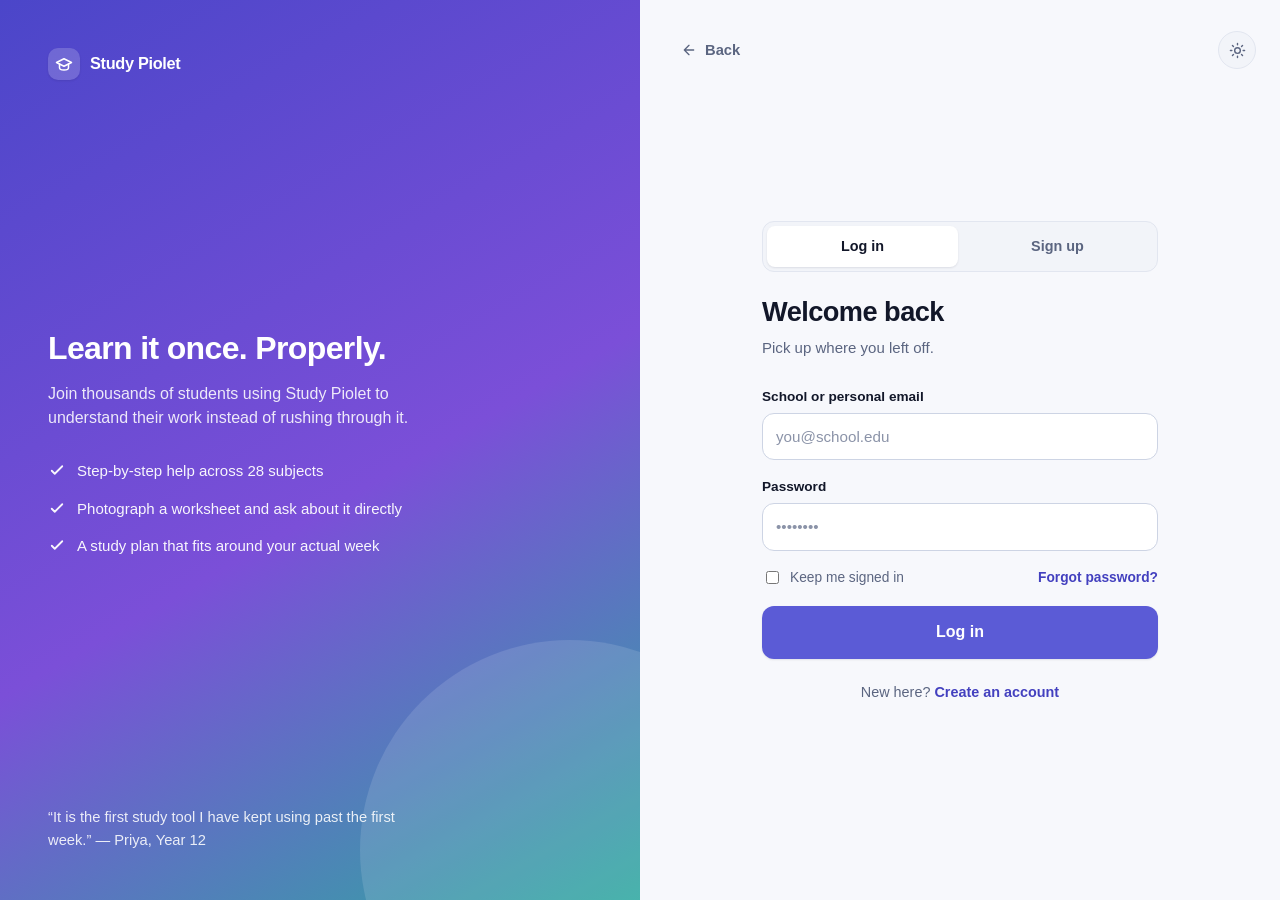
==== commit 0e7af370: "Add files via upload" ====
--- a/chat.html
+++ b/chat.html
@@ -74,6 +74,10 @@
 }
 
 /* ---------- Base ---------- */
+/* Components below set display, which would otherwise beat the hidden
+   attribute and leave "hidden" elements on screen. */
+[hidden] { display: none !important; }
+
 *, *::before, *::after { box-sizing: border-box; }
 
 html { -webkit-text-size-adjust: 100%; }
@@ -637,6 +641,27 @@
 .msg-body { min-width: 0; flex: 1; }
 .msg-who { font-size: .82rem; font-weight: 600; margin-bottom: 5px; }
 .msg-text { font-size: .95rem; color: var(--text-muted); }
+/* Photo attachments */
+.msg-image {
+  display: block; max-width: 260px; width: 100%; height: auto;
+  border-radius: var(--r-md); border: 1px solid var(--border); margin-bottom: 10px;
+}
+.photo-chip {
+  display: flex; align-items: center; gap: 10px;
+  padding: 8px 10px; margin-bottom: 10px;
+  background: var(--surface); border: 1px solid var(--border-strong);
+  border-radius: var(--r-md); font-size: .85rem; color: var(--text-muted);
+}
+.photo-chip[hidden] { display: none; }
+.photo-chip img { width: 38px; height: 38px; object-fit: cover; border-radius: var(--r-sm); flex: none; }
+.photo-chip span { overflow: hidden; text-overflow: ellipsis; white-space: nowrap; }
+.photo-remove {
+  margin-left: auto; flex: none; width: 26px; height: 26px; border-radius: 50%;
+  border: 0; cursor: pointer; background: var(--surface-2); color: var(--text-muted);
+  font-size: 1.05rem; line-height: 1;
+}
+.photo-remove:hover { background: var(--surface-3); color: var(--text); }
+
 /* Live chat message styling */
 .msg-text { white-space: pre-wrap; }
 .msg-text.error { color: #d94a4a; }
@@ -867,23 +892,18 @@
         <a class="side-link" href="dashboard.html"><svg viewBox="0 0 24 24" fill="none" stroke="currentColor" stroke-width="1.9" stroke-linecap="round" stroke-linejoin="round"><path d="M3 12l9-8 9 8"/><path d="M5 10v10h14V10"/></svg><span>Dashboard</span></a>
         <a class="side-link" href="chat.html" aria-current="page"><svg viewBox="0 0 24 24" fill="none" stroke="currentColor" stroke-width="1.9" stroke-linecap="round" stroke-linejoin="round"><path d="M21 15a2 2 0 0 1-2 2H8l-5 4V5a2 2 0 0 1 2-2h14a2 2 0 0 1 2 2v10Z"/></svg><span>Ask AI</span></a>
 
-      <div class="side-label">Study</div>
-        <a class="side-link" href="#"><svg viewBox="0 0 24 24" fill="none" stroke="currentColor" stroke-width="1.9" stroke-linecap="round" stroke-linejoin="round"><rect x="3" y="6" width="14" height="12" rx="2"/><path d="M7 3h12a2 2 0 0 1 2 2v11"/></svg><span>Flashcards</span><span class="count">12</span></a>
-        <a class="side-link" href="#"><svg viewBox="0 0 24 24" fill="none" stroke="currentColor" stroke-width="1.9" stroke-linecap="round" stroke-linejoin="round"><path d="M9.1 9a3 3 0 1 1 4 2.8c-.8.3-1.1 1-1.1 1.7v.5"/><path d="M12 17.5h.01"/><circle cx="12" cy="12" r="9"/></svg><span>Quizzes</span></a>
-        <a class="side-link" href="#"><svg viewBox="0 0 24 24" fill="none" stroke="currentColor" stroke-width="1.9" stroke-linecap="round" stroke-linejoin="round"><rect x="3" y="4" width="18" height="17" rx="2"/><path d="M8 2v4M16 2v4M3 10h18"/></svg><span>Study plan</span><span class="count">3</span></a>
-        <a class="side-link" href="#"><svg viewBox="0 0 24 24" fill="none" stroke="currentColor" stroke-width="1.9" stroke-linecap="round" stroke-linejoin="round"><path d="M4 19.5V6a2 2 0 0 1 2-2h12v16H6a2 2 0 0 0-2 2V19.5Z"/><path d="M9 8h6"/></svg><span>Library</span></a>
 
       <div class="side-label">Account</div>
-        <a class="side-link" href="pricing.html"><svg viewBox="0 0 24 24" fill="none" stroke="currentColor" stroke-width="1.9" stroke-linecap="round" stroke-linejoin="round"><path d="M12 3l2.6 5.6 6.4.8-4.7 4.3 1.2 6.3L12 17l-5.5 3 1.2-6.3L3 9.4l6.4-.8L12 3Z"/></svg><span>Upgrade plan</span></a>
+        <a class="side-link" href="pricing.html" data-free-only><svg viewBox="0 0 24 24" fill="none" stroke="currentColor" stroke-width="1.9" stroke-linecap="round" stroke-linejoin="round"><path d="M12 3l2.6 5.6 6.4.8-4.7 4.3 1.2 6.3L12 17l-5.5 3 1.2-6.3L3 9.4l6.4-.8L12 3Z"/></svg><span>Upgrade plan</span></a>
         <a class="side-link" href="settings.html"><svg viewBox="0 0 24 24" fill="none" stroke="currentColor" stroke-width="1.9" stroke-linecap="round" stroke-linejoin="round"><circle cx="12" cy="12" r="3"/><path d="M19.4 15a1.6 1.6 0 0 0 .3 1.8l.1.1a2 2 0 1 1-2.8 2.8l-.1-.1a1.6 1.6 0 0 0-1.8-.3 1.6 1.6 0 0 0-1 1.5V21a2 2 0 1 1-4 0v-.1A1.6 1.6 0 0 0 9 19.4a1.6 1.6 0 0 0-1.8.3l-.1.1a2 2 0 1 1-2.8-2.8l.1-.1a1.6 1.6 0 0 0 .3-1.8 1.6 1.6 0 0 0-1.5-1H3a2 2 0 1 1 0-4h.1A1.6 1.6 0 0 0 4.6 9a1.6 1.6 0 0 0-.3-1.8l-.1-.1a2 2 0 1 1 2.8-2.8l.1.1a1.6 1.6 0 0 0 1.8.3H9a1.6 1.6 0 0 0 1-1.5V3a2 2 0 1 1 4 0v.1a1.6 1.6 0 0 0 1 1.5 1.6 1.6 0 0 0 1.8-.3l.1-.1a2 2 0 1 1 2.8 2.8l-.1.1a1.6 1.6 0 0 0-.3 1.8V9a1.6 1.6 0 0 0 1.5 1H21a2 2 0 1 1 0 4h-.1a1.6 1.6 0 0 0-1.5 1Z"/></svg><span>Settings</span></a>
     </nav>
 
     <div class="side-foot">
       <div class="usage-card">
-        <div class="usage-top"><strong>Free plan</strong><span class="faint" data-usage-count>0 / 30</span></div>
+        <div class="usage-top"><strong data-plan-name>Free plan</strong><span class="faint" data-usage-count>0 / 30</span></div>
         <div class="meter"><i data-usage-bar style="width:0%"></i></div>
         <p>Questions used this month. Resets on the 1st.</p>
-        <a class="btn btn-soft btn-block" href="pricing.html" style="margin-top:12px">Upgrade</a>
+        <a class="btn btn-soft btn-block" href="pricing.html" style="margin-top:12px" data-free-only>Upgrade</a>
       </div>
 
       <a class="user-pill" href="settings.html">
@@ -904,12 +924,12 @@
       <h1>Ask AI <span class="badge badge-brand" style="margin-left:8px">Study mode</span></h1>
       <div class="spacer"></div>
       <div class="topbar-actions">
-        <button class="icon-btn" aria-label="Session history">
+        <a class="icon-btn" href="dashboard.html" aria-label="Session history">
           <svg viewBox="0 0 24 24" fill="none" stroke="currentColor" stroke-width="1.9" stroke-linecap="round" stroke-linejoin="round"><path d="M3 12a9 9 0 1 0 3-6.7L3 8"/><path d="M3 4v4h4M12 8v4l3 2"/></svg>
-        </button>
-        <button class="icon-btn" aria-label="New session">
+        </a>
+        <a class="icon-btn" href="chat.html" aria-label="New session">
           <svg viewBox="0 0 24 24" fill="none" stroke="currentColor" stroke-width="2" stroke-linecap="round"><path d="M12 5v14M5 12h14"/></svg>
-        </button>
+        </a>
         <button class="theme-toggle" data-theme-toggle aria-label="Toggle dark mode">
         <svg class="icon-sun" viewBox="0 0 24 24" fill="none" stroke="currentColor" stroke-width="2" stroke-linecap="round"><circle cx="12" cy="12" r="4"/><path d="M12 2v2M12 20v2M4.9 4.9l1.4 1.4M17.7 17.7l1.4 1.4M2 12h2M20 12h2M6.3 17.7l-1.4 1.4M19.1 4.9l-1.4 1.4"/></svg>
         <svg class="icon-moon" viewBox="0 0 24 24" fill="none" stroke="currentColor" stroke-width="2" stroke-linecap="round" stroke-linejoin="round"><path d="M21 12.8A9 9 0 1 1 11.2 3a7 7 0 0 0 9.8 9.8Z"/></svg>
@@ -956,12 +976,15 @@
 
       <div class="composer-wrap">
         <div class="chat-inner">
+          <div class="photo-chip" data-photo-chip hidden></div>
+          <input type="file" accept="image/*" data-photo-input hidden />
+
           <form class="composer" data-chat-form>
             <label class="sr-only" for="composer">Ask a question</label>
             <textarea id="composer" data-composer-input data-autogrow rows="1"
               placeholder="Ask anything about your work…"></textarea>
-            <button class="icon-btn" type="button" aria-label="Attach a file">
-              <svg viewBox="0 0 24 24" fill="none" stroke="currentColor" stroke-width="1.9" stroke-linecap="round" stroke-linejoin="round"><path d="m21.4 11.1-9.2 9.2a5 5 0 0 1-7-7l9.1-9.2a3.3 3.3 0 0 1 4.7 4.7l-9.1 9.2a1.7 1.7 0 0 1-2.4-2.4l8.5-8.5"/></svg>
+            <button class="icon-btn" type="button" data-photo-btn aria-label="Add a photo">
+              <svg viewBox="0 0 24 24" fill="none" stroke="currentColor" stroke-width="1.9" stroke-linecap="round" stroke-linejoin="round"><path d="M14.5 4h-5L8 6H5a2 2 0 0 0-2 2v10a2 2 0 0 0 2 2h14a2 2 0 0 0 2-2V8a2 2 0 0 0-2-2h-3l-1.5-2Z"/><circle cx="12" cy="13" r="3.5"/></svg>
             </button>
             <button class="send-btn" type="submit" aria-label="Send">
               <svg viewBox="0 0 24 24" fill="none" stroke="currentColor" stroke-width="2" stroke-linecap="round" stroke-linejoin="round"><path d="m5 12 14-7-5 14-2.5-5.5L5 12Z"/></svg>
@@ -1096,6 +1119,7 @@
     var s = getSession();
     setSession(null);
     drop(USAGE_STORE);
+    drop(PLAN_STORE);
     if (!s) return Promise.resolve();
     return fetch(SB_URL + "/auth/v1/logout", {
       method: "POST", headers: sbHeaders(s.access_token)
@@ -1131,7 +1155,7 @@
     }).then(function (rows) {
       if (!rows || !rows.length) return null;
       var row = rows[0];
-      var used = row.month === monthStamp() ? (row.used || 0) : 0;
+      var used = row.month === monthStamp() ? (parseInt(row.used, 10) || 0) : 0;
       write(USAGE_STORE, JSON.stringify({ month: monthStamp(), used: used }));
       renderUsage();
       return used;
@@ -1150,9 +1174,14 @@
       if (!res.ok) throw new Error("rpc failed");
       return res.json();
     }).then(function (used) {
-      write(USAGE_STORE, JSON.stringify({ month: monthStamp(), used: used }));
+      // PostgREST can hand back a bare number, a string, or an array wrapper.
+      var n = Array.isArray(used) ? used[0] : used;
+      n = typeof n === "number" ? n : parseInt(n, 10);
+      if (!isFinite(n)) return getUsage().used;
+
+      write(USAGE_STORE, JSON.stringify({ month: monthStamp(), used: n }));
       renderUsage();
-      return used;
+      return n;
     });
   }
 
@@ -1168,7 +1197,10 @@
     var now = monthStamp();
     try {
       var raw = JSON.parse(read(USAGE_STORE) || "null");
-      if (raw && raw.month === now) return { month: now, used: raw.used || 0 };
+      if (raw && raw.month === now) {
+        var n = parseInt(raw.used, 10);
+        return { month: now, used: isFinite(n) ? n : 0 };
+      }
     } catch (e) { /* corrupt value, start fresh */ }
     return { month: now, used: 0 };
   }
@@ -1180,7 +1212,9 @@
     u.used += 1;
     write(USAGE_STORE, JSON.stringify(u));
     renderUsage();
-    if (signedIn()) remoteCount().catch(function () { /* keep the local count */ });
+    // When the server function is in play it does the counting, so the browser
+    // must not also increment the row or every question would count twice.
+    if (signedIn() && !hasProxy) remoteCount().catch(function () { /* keep the local count */ });
     return u;
   }
 
@@ -1194,6 +1228,18 @@
     var u = getUsage();
     var left = Math.max(0, MONTHLY_LIMIT - u.used);
     var pct  = Math.min(100, Math.round((u.used / MONTHLY_LIMIT) * 100));
+
+    if (isPlus()) {
+      $$("[data-usage-used]").forEach(function (e) { e.textContent = u.used; });
+      $$("[data-usage-limit]").forEach(function (e) { e.textContent = "\u221e"; });
+      $$("[data-usage-count]").forEach(function (e) { e.textContent = u.used + " asked"; });
+      $$("[data-usage-bar]").forEach(function (e) { e.style.width = "100%"; });
+      $$("[data-usage-note]").forEach(function (e) { e.textContent = "Unlimited on Plus"; });
+      $$("[data-usage-left]").forEach(function (e) { e.textContent = "Unlimited questions"; });
+      $$("[data-usage-used-text]").forEach(function (e) { e.textContent = u.used + " questions asked this month"; });
+      $$("[data-usage-reset]").forEach(function (e) { e.textContent = ""; });
+      return;
+    }
 
     $$("[data-usage-used]").forEach(function (e) { e.textContent = u.used; });
     $$("[data-usage-limit]").forEach(function (e) { e.textContent = MONTHLY_LIMIT; });
@@ -1335,6 +1381,123 @@
     render();
   }
 
+  /* ---------- Pricing buttons ----------
+     Signed-out visitors should sign up. Signed-in ones were being bounced to
+     the login page and straight back, so send them somewhere real instead. */
+  function initPricingCtas() {
+    var ctas = $$("[data-plan-cta]");
+    if (!ctas.length) return;
+
+    var note = $("[data-checkout-note]");
+
+    function say(msg) {
+      if (!note) return;
+      note.textContent = msg;
+      note.hidden = !msg;
+    }
+
+    // Signed out: the buttons already point at sign-up, which is right.
+    if (!signedIn()) return;
+
+    // Check the plan with the server first. Relying on the cached value meant
+    // a paying customer could be shown "Get Plus" and charged twice.
+    Promise.all([probeProxy(), syncPlan()]).then(function (results) {
+      var hasFunctions = results[0];
+      if (!hasFunctions) {
+        ctas.forEach(function (a) {
+          a.setAttribute("href", "settings.html#billing");
+          a.textContent = "Manage plan";
+        });
+        say("Card payments are not connected yet, so upgrading is not available.");
+        return;
+      }
+
+      if (isPlus()) {
+        ctas.forEach(function (a) {
+          var isPlusCta = a.getAttribute("data-plan-cta") === "plus";
+          a.setAttribute("href", isPlusCta ? "settings.html#billing" : "#");
+          a.textContent = isPlusCta ? "Your current plan" : "Free plan";
+        });
+        say("You are on Plus. Thanks for supporting Study Piolet.");
+        return;
+      }
+
+      ctas.forEach(function (a) {
+        if (a.getAttribute("data-plan-cta") === "free") {
+          a.setAttribute("href", "dashboard.html");
+          a.textContent = "Your current plan";
+          return;
+        }
+
+        a.setAttribute("href", "#");
+        a.addEventListener("click", function (e) {
+          e.preventDefault();
+          if (a.dataset.busy) return;
+          a.dataset.busy = "1";
+
+          var original = a.textContent;
+          a.textContent = "Opening checkout\u2026";
+          say("");
+
+          var toggle = $("[data-billing-toggle]");
+          var sess = getSession();
+
+          fetch("/api/checkout", {
+            method: "POST",
+            headers: {
+              "Content-Type": "application/json",
+              "Authorization": "Bearer " + (sess ? sess.access_token : "")
+            },
+            // The server reads the account from the token; sending an id here
+            // would just be something it has to ignore.
+            body: JSON.stringify({
+              plan: "plus",
+              interval: toggle && toggle.checked ? "year" : "month"
+            })
+          }).then(function (res) {
+            return res.json().then(function (data) {
+              if (!res.ok || !data.url) {
+                throw new Error((data.error && data.error.message) || "Could not start checkout.");
+              }
+              location.href = data.url;          // hand over to Stripe
+            });
+          }).catch(function (err) {
+            delete a.dataset.busy;
+            a.textContent = original;
+            say(err.message || "Could not start checkout.");
+          });
+        });
+      });
+    });
+  }
+
+  /* Shows the outcome when Stripe sends the customer back. */
+  function initCheckoutReturn() {
+    var result = new URLSearchParams(location.search).get("checkout");
+    if (!result) return;
+
+    var banner = $("[data-checkout-result]");
+    if (banner) {
+      banner.hidden = false;
+      banner.textContent = result === "success"
+        ? "Payment received. Thanks for upgrading \u2014 your receipt is in your email."
+        : "Checkout was cancelled. Nothing has been charged.";
+      banner.style.background = result === "success" ? "var(--accent-soft)" : "var(--warn-soft)";
+      banner.style.color      = result === "success" ? "var(--accent)" : "var(--warn-text)";
+    }
+    history.replaceState(null, "", location.pathname + location.hash);
+
+    if (result === "success") {
+      var tries = 0;
+      (function poll() {
+        syncPlan().then(function (plan) {
+          if (plan === "plus" || ++tries > 6) return;
+          setTimeout(poll, 2000);   // give the webhook a moment to arrive
+        });
+      })();
+    }
+  }
+
   /* ---------- Auto-growing textareas ---------- */
   function initAutogrow() {
     $$("[data-autogrow]").forEach(function (ta) {
@@ -1432,6 +1595,11 @@
   }
 
   function errorText(status, body) {
+    // OpenAI's own wording is more specific than anything generic here.
+    var apiMsg = null;
+    try { apiMsg = JSON.parse(body).error.message || null; } catch (e) { /* no body */ }
+    if (apiMsg) return apiMsg;
+    if (status === 403) return "That key is not allowed to call models. Give it Chat completions: Write.";
     if (status === 401) return "That key was rejected by OpenAI. Check you copied all of it.";
     if (status === 404) return "Your account cannot use that model. Try gpt-4o-mini in Settings.";
     if (status === 429) return "Your OpenAI account is out of quota or hitting its rate limit.";
@@ -1461,6 +1629,112 @@
     var scroll = $(".chat-scroll");
     var history = [];
     var busy = false;
+    var pendingImage = null;   // { dataUrl, name } waiting to be sent
+    var rowId = null;          // the saved conversation, once it exists
+    var saving = false;
+
+    function persist() {
+      var s = getSession();
+      if (!s || !s.user || !history.length || saving) return;
+      saving = true;
+
+      var payload = {
+        title: titleFrom(history),
+        messages: messagesForStorage(history),
+        updated_at: new Date().toISOString()
+      };
+
+      var req;
+      if (rowId) {
+        req = fetch(sessionsUrl("?id=eq." + encodeURIComponent(rowId)), {
+          method: "PATCH", headers: sbHeaders(s.access_token), body: JSON.stringify(payload)
+        });
+      } else {
+        payload.user_id = s.user.id;
+        var headers = sbHeaders(s.access_token);
+        headers.Prefer = "return=representation";
+        req = fetch(sessionsUrl(), {
+          method: "POST", headers: headers, body: JSON.stringify(payload)
+        }).then(function (res) {
+          if (!res.ok) return null;
+          return res.json().then(function (rows) {
+            if (rows && rows[0]) rowId = rows[0].id;
+          });
+        });
+      }
+
+      req.catch(function () { /* a failed save must not break the chat */ })
+         .then(function () { saving = false; });
+    }
+
+    var photoInput = $("[data-photo-input]");
+    var photoChip  = $("[data-photo-chip]");
+
+    /* Shrinks a photo before sending. Full-size phone pictures are several
+       megabytes, which is slow to upload and costs more to process. */
+    function shrinkImage(file) {
+      return new Promise(function (resolve, reject) {
+        var reader = new FileReader();
+        reader.onerror = function () { reject(new Error("Could not read that file.")); };
+        reader.onload = function () {
+          var img = new Image();
+          img.onerror = function () { reject(new Error("That file is not an image.")); };
+          img.onload = function () {
+            var max = 1024;
+            var scale = Math.min(1, max / Math.max(img.width, img.height));
+            var w = Math.round(img.width * scale);
+            var h = Math.round(img.height * scale);
+            var canvas = document.createElement("canvas");
+            canvas.width = w; canvas.height = h;
+            canvas.getContext("2d").drawImage(img, 0, 0, w, h);
+            resolve(canvas.toDataURL("image/jpeg", 0.85));
+          };
+          img.src = reader.result;
+        };
+        reader.readAsDataURL(file);
+      });
+    }
+
+    function showPhotoChip() {
+      if (!photoChip) return;
+      if (!pendingImage) { photoChip.hidden = true; photoChip.innerHTML = ""; return; }
+      photoChip.hidden = false;
+      photoChip.innerHTML = "";
+      var thumb = document.createElement("img");
+      thumb.src = pendingImage.dataUrl;
+      thumb.alt = "";
+      var label = document.createElement("span");
+      label.textContent = pendingImage.name;
+      var remove = document.createElement("button");
+      remove.type = "button";
+      remove.className = "photo-remove";
+      remove.setAttribute("aria-label", "Remove photo");
+      remove.textContent = "\u00d7";
+      remove.addEventListener("click", function () { pendingImage = null; showPhotoChip(); });
+      photoChip.appendChild(thumb);
+      photoChip.appendChild(label);
+      photoChip.appendChild(remove);
+    }
+
+    if (photoInput) {
+      $$("[data-photo-btn]").forEach(function (btn) {
+        btn.addEventListener("click", function () { photoInput.click(); });
+      });
+      photoInput.addEventListener("change", function () {
+        var file = photoInput.files && photoInput.files[0];
+        photoInput.value = "";
+        if (!file) return;
+        if (!/^image\//.test(file.type)) { showNotice("That file is not an image.", null, null); return; }
+        shrinkImage(file).then(function (dataUrl) {
+          pendingImage = { dataUrl: dataUrl, name: file.name };
+          showPhotoChip();
+          hideNotice();
+          input.focus();
+        }).catch(function (err) {
+          showNotice(err.message || "Could not read that image.", null, null);
+        });
+      });
+    }
 
     function scrollDown() {
       if (scroll) scroll.scrollTop = scroll.scrollHeight;
@@ -1484,7 +1758,7 @@
 
     function hideNotice() { if (notice) notice.hidden = true; }
 
-    function addMessage(role, text) {
+    function addMessage(role, text, imageUrl) {
       if (empty) empty.hidden = true;
 
       var wrap = document.createElement("div");
@@ -1511,6 +1785,13 @@
       t.textContent = text || "";
 
       body.appendChild(who);
+      if (imageUrl) {
+        var pic = document.createElement("img");
+        pic.className = "msg-image";
+        pic.src = imageUrl;
+        pic.alt = "Attached image";
+        body.appendChild(pic);
+      }
       body.appendChild(t);
       wrap.appendChild(av);
       wrap.appendChild(body);
@@ -1527,16 +1808,17 @@
     function send(text) {
       if (busy) return;
       text = (text || "").trim();
-      if (!text) return;
+      if (!text && !pendingImage) return;
+      if (!text && pendingImage) text = "What is in this image?";
 
       var key = getKey();
       if (!hasProxy && !key) {
-        showNotice("Add your OpenAI API key to start asking questions.", "Open Settings", "settings.html#account");
+        showNotice("The AI is not connected on this deployment yet, so questions cannot be answered.", null, null);
         return;
       }
 
-      if (getUsage().used >= MONTHLY_LIMIT) {
-        showNotice("You have used all " + MONTHLY_LIMIT + " questions this month.", "See plans", "pricing.html");
+      if (!isPlus() && getUsage().used >= MONTHLY_LIMIT) {
+        showNotice("You have used all " + MONTHLY_LIMIT + " questions this month.", "Upgrade to Plus", "pricing.html");
         return;
       }
 
@@ -1544,8 +1826,21 @@
       input.value = "";
       input.style.height = "auto";
 
-      addMessage("user", text);
-      history.push({ role: "user", content: text });
+      var sentImage = pendingImage;
+      pendingImage = null;
+      showPhotoChip();
+
+      addMessage("user", text, sentImage && sentImage.dataUrl);
+
+      if (sentImage) {
+        // Vision models take a parts array rather than a plain string.
+        history.push({ role: "user", content: [
+          { type: "text", text: text },
+          { type: "image_url", image_url: { url: sentImage.dataUrl } }
+        ]});
+      } else {
+        history.push({ role: "user", content: text });
+      }
 
       var target = addMessage("assistant", "");
       showTyping(target);
@@ -1557,7 +1852,12 @@
         messages: [{ role: "system", content: SYSTEM_PROMPT }].concat(history)
       };
       var headers = { "Content-Type": "application/json" };
-      if (!hasProxy) headers.Authorization = "Bearer " + key;
+      if (hasProxy) {
+        var sb = getSession();
+        if (sb) headers.Authorization = "Bearer " + sb.access_token;
+      } else {
+        headers.Authorization = "Bearer " + key;
+      }
 
       fetch(hasProxy ? PROXY_URL : API_URL, {
         method: "POST",
@@ -1573,6 +1873,7 @@
         if (answer) {
           history.push({ role: "assistant", content: answer });
           countQuestion();
+          persist();
         }
       }).catch(function (err) {
         busy = false;
@@ -1638,18 +1939,119 @@
       });
     });
 
-    var pending = new URLSearchParams(location.search).get("q");
+    var params  = new URLSearchParams(location.search);
+    var pending = params.get("q");
+    var openId  = params.get("s");
+
+    if (openId) {
+      loadSession(openId).then(function (row) {
+        if (!row) return;
+        rowId = row.id;
+        history = (row.messages || []).map(function (m) { return { role: m.role, content: m.content }; });
+        history.forEach(function (m) { addMessage(m.role === "user" ? "user" : "assistant", m.content); });
+        scrollDown();
+      });
+    }
 
     probeProxy().then(function (ok) {
       hasProxy = ok;
       if (!hasProxy && !getKey()) {
-        showNotice("No API key saved yet.", "Add one in Settings", "settings.html#account");
+        showNotice("The AI is not connected on this deployment yet.", null, null);
       } else {
         hideNotice();
       }
       // A question typed on the dashboard arrives here and sends itself.
       if (pending) send(pending);
     });
+  }
+
+  /* ---------- Plan ----------
+     Cached so the UI paints instantly; the real value comes from Supabase,
+     written only by the Stripe webhook. A user cannot promote themselves. */
+  var PLAN_STORE = "sp-plan";
+
+  function getPlan() { return read(PLAN_STORE) === "plus" ? "plus" : "free"; }
+  function isPlus()   { return getPlan() === "plus"; }
+
+  function syncPlan() {
+    var s = getSession();
+    if (!s) return Promise.resolve("free");
+
+    return fetch(SB_URL + "/rest/v1/profiles?select=plan,current_period_end", {
+      headers: sbHeaders(s.access_token)
+    }).then(function (res) { return res.ok ? res.json() : null; })
+      .then(function (rows) {
+        var plan = rows && rows[0] && rows[0].plan === "plus" ? "plus" : "free";
+        write(PLAN_STORE, plan);
+        renderPlan();
+        renderUsage();
+        return plan;
+      }).catch(function () { return getPlan(); });
+  }
+
+  function renderPlan() {
+    var plus = isPlus();
+    $$("[data-plan-name]").forEach(function (e) { e.textContent = plus ? "Plus plan" : "Free plan"; });
+    $$("[data-plus-only]").forEach(function (e) { e.hidden = !plus; });
+    $$("[data-free-only]").forEach(function (e) { e.hidden = plus; });
+  }
+
+  /* ---------- Saved conversations ---------- */
+  function sessionsUrl(q) { return SB_URL + "/rest/v1/chat_sessions" + (q || ""); }
+
+  /* Images are dropped before saving: a photo is hundreds of kilobytes of
+     base64 and would bloat every row. The text of the exchange is kept. */
+  function messagesForStorage(history) {
+    return history.map(function (m) {
+      if (typeof m.content === "string") return { role: m.role, content: m.content };
+      var text = "";
+      (m.content || []).forEach(function (part) { if (part.type === "text") text = part.text; });
+      return { role: m.role, content: text + "\n[photo attached]" };
+    });
+  }
+
+  function titleFrom(history) {
+    for (var i = 0; i < history.length; i++) {
+      if (history[i].role !== "user") continue;
+      var c = history[i].content;
+      var text = typeof c === "string" ? c : ((c || []).filter(function (p) { return p.type === "text"; })[0] || {}).text || "";
+      text = text.replace(/\s+/g, " ").trim();
+      if (text) return text.length > 70 ? text.slice(0, 67) + "\u2026" : text;
+    }
+    return "New session";
+  }
+
+  function listSessions(limit) {
+    var s = getSession();
+    if (!s) return Promise.resolve([]);
+    return fetch(sessionsUrl("?select=id,title,updated_at&order=updated_at.desc&limit=" + (limit || 5)), {
+      headers: sbHeaders(s.access_token)
+    }).then(function (res) { return res.ok ? res.json() : []; })
+      .catch(function () { return []; });
+  }
+
+  function loadSession(id) {
+    var s = getSession();
+    if (!s) return Promise.resolve(null);
+    return fetch(sessionsUrl("?select=id,title,messages&id=eq." + encodeURIComponent(id)), {
+      headers: sbHeaders(s.access_token)
+    }).then(function (res) { return res.ok ? res.json() : null; })
+      .then(function (rows) { return rows && rows[0] ? rows[0] : null; })
+      .catch(function () { return null; });
+  }
+
+  function relativeTime(iso) {
+    var then = new Date(iso).getTime();
+    if (!then) return "";
+    var mins = Math.round((Date.now() - then) / 60000);
+    if (mins < 1)    return "Just now";
+    if (mins < 60)   return mins + (mins === 1 ? " minute ago" : " minutes ago");
+    var hrs = Math.round(mins / 60);
+    if (hrs < 24)    return hrs + (hrs === 1 ? " hour ago" : " hours ago");
+    var days = Math.round(hrs / 24);
+    if (days === 1)  return "Yesterday";
+    if (days < 7)    return days + " days ago";
+    return new Date(iso).toLocaleDateString(undefined, { day: "numeric", month: "short" });
   }
 
   /* ---------- Returning from a Supabase email link ----------
@@ -1689,6 +2091,7 @@
           var s = getSession();
           if (s) { s.user = user; setSession(s); }
         }
+        if (params.get("type") === "recovery") { location.replace("login.html?reset=1"); return; }
         if (!/dashboard\.html$/.test(location.pathname)) location.replace("dashboard.html");
         else { initAccount(); syncUsage(); }
       })
@@ -1786,8 +2189,12 @@
     var user = currentUser();
     if (user) {
       var email = user.email || "";
-      var name  = email.split("@")[0];
-      var initials = (name.replace(/[^a-zA-Z]/g, "").slice(0, 2) || "SP").toUpperCase();
+      var meta  = user.user_metadata || {};
+      // Prefer the name they gave us; fall back to the email handle.
+      var name  = (meta.first_name || "").trim() || email.split("@")[0];
+      var initials = ((meta.first_name || "").trim() && (meta.last_name || "").trim())
+        ? (meta.first_name.trim()[0] + meta.last_name.trim()[0]).toUpperCase()
+        : (name.replace(/[^a-zA-Z]/g, "").slice(0, 2) || "SP").toUpperCase();
 
       $$("[data-user-email]").forEach(function (e) { e.textContent = email; });
       $$("[data-user-name]").forEach(function (e) { e.textContent = name; });
@@ -1805,8 +2212,373 @@
       refreshSession().then(function (s) {
         if (!s) { location.replace("login.html"); return; }
         syncUsage();
-      });
-    }
+        syncPlan();
+      });
+    } else if (signedIn()) {
+      // Marketing pages still need to know, so a subscriber is not sold
+      // something they already have.
+      syncPlan();
+    }
+  }
+
+  /* ---------- Profile: save name and school ----------
+     Stored on the Supabase user record, so no extra table is needed. */
+  function initProfile() {
+    var save = $("[data-profile-save]");
+    if (!save) return;
+
+    var first  = $("[data-profile-first]");
+    var last   = $("[data-profile-last]");
+    var school = $("[data-profile-school]");
+    var cancel = $("[data-profile-cancel]");
+    var msg    = $("[data-profile-status]");
+
+    function fill() {
+      var u = currentUser() || {};
+      var meta = u.user_metadata || {};
+      if (first)  first.value  = meta.first_name || "";
+      if (last)   last.value   = meta.last_name  || "";
+      if (school) school.value = meta.school     || "";
+    }
+
+    function say(text, tone) {
+      if (!msg) return;
+      msg.textContent = text;
+      msg.hidden = !text;
+      msg.style.color = tone === "bad" ? "#d94a4a" : (tone === "good" ? "var(--accent)" : "");
+    }
+
+    fill();
+
+    save.addEventListener("click", function () {
+      var sess = getSession();
+      if (!sess) { say("Sign in first.", "bad"); return; }
+
+      save.disabled = true;
+      say("Saving\u2026");
+
+      fetch(SB_URL + "/auth/v1/user", {
+        method: "PUT",
+        headers: sbHeaders(sess.access_token),
+        body: JSON.stringify({ data: {
+          first_name: first ? first.value.trim() : "",
+          last_name:  last ? last.value.trim() : "",
+          school:     school ? school.value.trim() : ""
+        }})
+      }).then(function (res) {
+        save.disabled = false;
+        if (!res.ok) throw new Error("failed");
+        return res.json();
+      }).then(function (user) {
+        var sess2 = getSession();
+        if (sess2 && user) { sess2.user = user; setSession(sess2); }
+        initAccount();
+        say("Saved.", "good");
+      }).catch(function () {
+        save.disabled = false;
+        say("Could not save. Try again.", "bad");
+      });
+    });
+
+    if (cancel) {
+      cancel.addEventListener("click", function () { fill(); say(""); });
+    }
+  }
+
+  /* ---------- Forgot password, and setting a new one ---------- */
+  function initPasswordReset() {
+    var link = $("[data-forgot-password]");
+    if (link) {
+      link.addEventListener("click", function (e) {
+        e.preventDefault();
+        var field = $("[data-login-email]");
+        var email = (field && field.value.trim()) || "";
+        var msg = $("[data-login-msg]");
+
+        if (!email) {
+          if (msg) { msg.hidden = false; msg.style.color = "#d94a4a";
+                     msg.textContent = "Type your email above first, then press this."; }
+          return;
+        }
+
+        if (msg) { msg.hidden = false; msg.style.color = ""; msg.textContent = "Sending a reset link\u2026"; }
+
+        fetch(SB_URL + "/auth/v1/recover", {
+          method: "POST", headers: sbHeaders(),
+          body: JSON.stringify({ email: email })
+        }).then(function () {
+          // Always the same answer, so this cannot be used to discover
+          // which email addresses have accounts.
+          if (msg) { msg.style.color = "var(--accent)";
+                     msg.textContent = "If that email has an account, a reset link is on its way."; }
+        }).catch(function () {
+          if (msg) { msg.style.color = "#d94a4a"; msg.textContent = "Could not send the reset email."; }
+        });
+      });
+    }
+
+    // Arriving back from a recovery link: let them set a new password.
+    var panel = $("[data-reset-panel]");
+    if (!panel) return;
+    if (new URLSearchParams(location.search).get("reset") !== "1") return;
+
+    panel.hidden = false;
+    $$("[data-panel-group=\"auth\"]").forEach(function (p) { p.classList.remove("active"); });
+    var tabs = $(".tabs");
+    if (tabs) tabs.hidden = true;
+
+    var btn = $("[data-reset-save]");
+    var pw  = $("[data-reset-password]");
+    var out = $("[data-reset-status]");
+
+    btn.addEventListener("click", function () {
+      var sess = getSession();
+      if (!sess) { out.hidden = false; out.style.color = "#d94a4a";
+                   out.textContent = "That link has expired. Request a new one."; return; }
+      if (!pw.value || pw.value.length < 8) {
+        out.hidden = false; out.style.color = "#d94a4a";
+        out.textContent = "Use at least 8 characters."; return;
+      }
+
+      btn.disabled = true;
+      out.hidden = false; out.style.color = ""; out.textContent = "Saving\u2026";
+
+      fetch(SB_URL + "/auth/v1/user", {
+        method: "PUT", headers: sbHeaders(sess.access_token),
+        body: JSON.stringify({ password: pw.value })
+      }).then(function (res) {
+        btn.disabled = false;
+        if (!res.ok) throw new Error("failed");
+        out.style.color = "var(--accent)";
+        out.textContent = "Password updated. Taking you to your dashboard\u2026";
+        setTimeout(function () { location.href = "dashboard.html"; }, 1200);
+      }).catch(function () {
+        btn.disabled = false;
+        out.style.color = "#d94a4a";
+        out.textContent = "Could not update the password. Request a new link.";
+      });
+    });
+  }
+
+  /* ---------- Manage subscription (Stripe billing portal) ---------- */
+  function initSubscription() {
+    var btn = $("[data-manage-subscription]");
+    if (!btn) return;
+    var msg = $("[data-sub-status]");
+
+    function say(text, tone) {
+      if (!msg) return;
+      msg.textContent = text;
+      msg.hidden = !text;
+      msg.style.color = tone === "bad" ? "#d94a4a" : "";
+    }
+
+    btn.addEventListener("click", function () {
+      var sess = getSession();
+      if (!sess) { say("Sign in first.", "bad"); return; }
+
+      btn.disabled = true;
+      say("Opening Stripe\u2026");
+
+      fetch("/api/portal", {
+        method: "POST",
+        headers: { "Authorization": "Bearer " + sess.access_token, "Content-Type": "application/json" }
+      }).then(function (res) {
+        return res.json().catch(function () { return {}; }).then(function (data) {
+          if (res.status === 404 && !data.url) {
+            throw new Error(data.error && data.error.message
+              ? data.error.message
+              : "Subscription management is not set up on this deployment yet.");
+          }
+          if (!res.ok || !data.url) {
+            throw new Error((data.error && data.error.message) || "Could not open the billing portal.");
+          }
+          location.href = data.url;      // Stripe takes it from here
+        });
+      }).catch(function (err) {
+        btn.disabled = false;
+        say(err.message || "Could not open the billing portal.", "bad");
+      });
+    });
+  }
+
+  /* ---------- Export, clear history, delete account ---------- */
+  function initDataControls() {
+    var exportBtn = $("[data-export-data]");
+    var clearBtn  = $("[data-clear-history]");
+    var deleteBtn = $("[data-delete-account]");
+    if (!exportBtn && !clearBtn && !deleteBtn) return;
+
+    function status(el, msg, tone) {
+      if (!el) return;
+      el.textContent = msg;
+      el.hidden = !msg;
+      el.style.color = tone === "bad" ? "#d94a4a" : (tone === "good" ? "var(--accent)" : "");
+    }
+
+    function saveFile(text, filename) {
+      var blob = new Blob([text], { type: "application/json" });
+      var url  = URL.createObjectURL(blob);
+      var a = document.createElement("a");
+      a.href = url;
+      a.download = filename;
+      document.body.appendChild(a);
+      a.click();
+      document.body.removeChild(a);
+      setTimeout(function () { URL.revokeObjectURL(url); }, 1000);
+    }
+
+    /* ---- Export ---- */
+    if (exportBtn) {
+      var exportMsg = $("[data-export-status]");
+      exportBtn.addEventListener("click", function () {
+        var sess = getSession();
+        if (!sess) { status(exportMsg, "Sign in first.", "bad"); return; }
+
+        exportBtn.disabled = true;
+        status(exportMsg, "Gathering your data\u2026");
+
+        Promise.all([
+          fetch(sessionsUrl("?select=id,title,messages,created_at,updated_at&order=created_at.asc"),
+                { headers: sbHeaders(sess.access_token) }).then(function (r) { return r.ok ? r.json() : []; }),
+          fetch(SB_URL + "/rest/v1/question_usage?select=month,used,updated_at",
+                { headers: sbHeaders(sess.access_token) }).then(function (r) { return r.ok ? r.json() : []; })
+        ]).then(function (parts) {
+          var payload = {
+            exported_at: new Date().toISOString(),
+            account: {
+              id: sess.user && sess.user.id,
+              email: sess.user && sess.user.email,
+              created_at: (sess.user && sess.user.created_at) || null
+            },
+            question_usage: parts[1],
+            sessions: parts[0]
+          };
+          saveFile(JSON.stringify(payload, null, 2), "study-piolet-data.json");
+          exportBtn.disabled = false;
+          status(exportMsg, "Downloaded " + parts[0].length +
+            (parts[0].length === 1 ? " session." : " sessions."), "good");
+        }).catch(function () {
+          exportBtn.disabled = false;
+          status(exportMsg, "Could not export your data. Try again.", "bad");
+        });
+      });
+    }
+
+    /* ---- Clear history ---- */
+    if (clearBtn) {
+      var clearMsg = $("[data-clear-status]");
+      clearBtn.addEventListener("click", function () {
+        var sess = getSession();
+        if (!sess || !sess.user) { status(clearMsg, "Sign in first.", "bad"); return; }
+        if (!window.confirm("Delete every saved conversation? This cannot be undone.")) return;
+
+        clearBtn.disabled = true;
+        status(clearMsg, "Deleting\u2026");
+
+        fetch(sessionsUrl("?user_id=eq." + encodeURIComponent(sess.user.id)), {
+          method: "DELETE", headers: sbHeaders(sess.access_token)
+        }).then(function (res) {
+          clearBtn.disabled = false;
+          if (!res.ok) throw new Error("failed");
+          status(clearMsg, "All conversations deleted.", "good");
+        }).catch(function () {
+          clearBtn.disabled = false;
+          status(clearMsg, "Could not clear your history. Try again.", "bad");
+        });
+      });
+    }
+
+    /* ---- Delete account ---- */
+    if (deleteBtn) {
+      var deleteMsg = $("[data-delete-status]");
+      deleteBtn.addEventListener("click", function () {
+        var sess = getSession();
+        if (!sess) { status(deleteMsg, "Sign in first.", "bad"); return; }
+
+        var email = (sess.user && sess.user.email) || "your account";
+        if (!window.confirm("Permanently delete " + email + " and everything saved to it?\n\nThis cannot be undone.")) return;
+        if (!window.confirm("Last check: really delete " + email + "?")) return;
+
+        deleteBtn.disabled = true;
+        status(deleteMsg, "Deleting your account\u2026");
+
+        fetch("/api/delete-account", {
+          method: "POST",
+          headers: { "Authorization": "Bearer " + sess.access_token, "Content-Type": "application/json" }
+        }).then(function (res) {
+          return res.json().catch(function () { return {}; }).then(function (data) {
+            if (res.status === 404) {
+              throw new Error("Account deletion is not set up on this deployment yet.");
+            }
+            if (!res.ok || !data.deleted) {
+              throw new Error((data.error && data.error.message) || "Could not delete the account.");
+            }
+            setSession(null);
+            drop(USAGE_STORE);
+            alert("Your account and all its data have been deleted.");
+            location.href = "index.html";
+          });
+        }).catch(function (err) {
+          deleteBtn.disabled = false;
+          status(deleteMsg, err.message || "Could not delete the account.", "bad");
+        });
+      });
+    }
+  }
+
+  /* ---------- Dashboard: real recent sessions ---------- */
+  function initRecentSessions() {
+    var list = $("[data-recent-sessions]");
+    if (!list) return;
+
+    function message(text) {
+      list.innerHTML = "";
+      var p = document.createElement("div");
+      p.className = "msg-placeholder";
+      p.style.textAlign = "center";
+      p.textContent = text;
+      list.appendChild(p);
+    }
+
+    if (!signedIn()) { message("Sign in to see your sessions."); return; }
+    message("Loading\u2026");
+
+    listSessions(5).then(function (rows) {
+      if (!rows.length) {
+        message("No sessions yet. Ask your first question above.");
+        return;
+      }
+
+      list.innerHTML = "";
+      rows.forEach(function (row) {
+        var a = document.createElement("a");
+        a.className = "list-item";
+        a.href = "chat.html?s=" + encodeURIComponent(row.id);
+
+        var icon = document.createElement("span");
+        icon.className = "li-icon";
+        icon.innerHTML = '<svg viewBox="0 0 24 24" fill="none" stroke="currentColor" stroke-width="1.8" ' +
+          'stroke-linecap="round" stroke-linejoin="round"><path d="M21 15a2 2 0 0 1-2 2H8l-5 4V5a2 2 0 0 1 ' +
+          '2-2h14a2 2 0 0 1 2 2v10Z"/></svg>';
+
+        var bodyEl = document.createElement("span");
+        bodyEl.className = "li-body";
+        var title = document.createElement("span");
+        title.className = "li-title";
+        title.textContent = row.title || "New session";
+        bodyEl.appendChild(title);
+
+        var right = document.createElement("span");
+        right.className = "li-right";
+        right.textContent = relativeTime(row.updated_at);
+
+        a.appendChild(icon);
+        a.appendChild(bodyEl);
+        a.appendChild(right);
+        list.appendChild(a);
+      });
+    });
   }
 
   /* ---------- Footer year ---------- */
@@ -1821,12 +2593,20 @@
     initSidebar();
     initTabs();
     initBilling();
+    initPricingCtas();
+    initCheckoutReturn();
     initAutogrow();
     initAsk();
     initKeySettings();
     initAuthForms();
     initAccount();
     initChat();
+    initRecentSessions();
+    initDataControls();
+    initSubscription();
+    initProfile();
+    initPasswordReset();
+    renderPlan();
     renderUsage();
     initYear();
   });
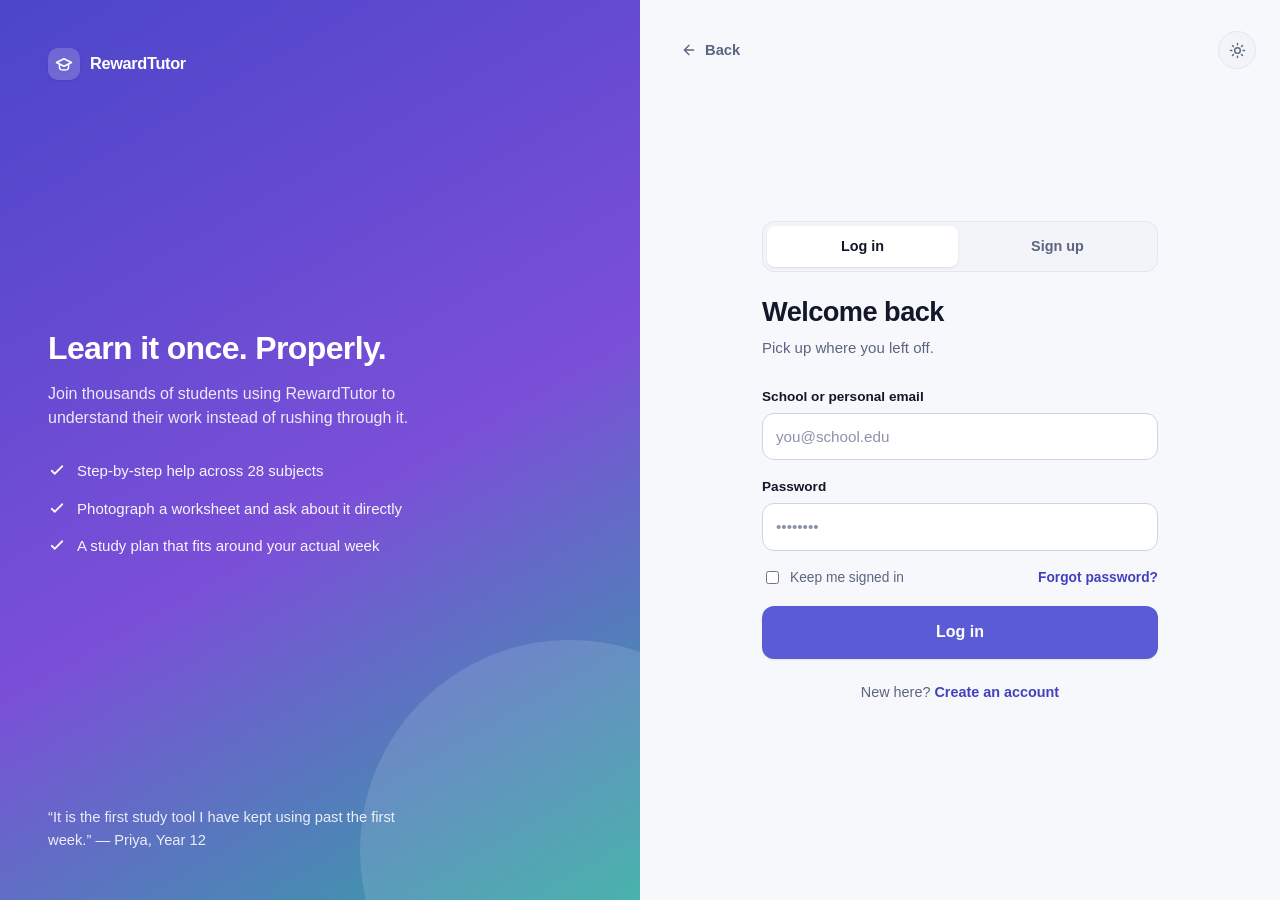
==== commit b97c64c1: "Add files via upload" ====
--- a/chat.html
+++ b/chat.html
@@ -3,12 +3,12 @@
 <head>
 <meta charset="utf-8" />
 <meta name="viewport" content="width=device-width, initial-scale=1" />
-<title>Ask AI — Study Piolet</title>
-<meta name="description" content="Ask Study Piolet a question about your work." />
+<title>Ask AI — RewardTutor</title>
+<meta name="description" content="Ask RewardTutor a question about your work." />
 <link rel="icon" href="data:image/svg+xml,<svg xmlns='http://www.w3.org/2000/svg' viewBox='0 0 100 100'><rect width='100' height='100' rx='26' fill='%235b5bd6'/><path d='M50 22 84 40 50 58 16 40z' fill='white'/></svg>" />
 <style data-sp="core">
 /* ============================================================
-   Study Piolet — shared styles
+   RewardTutor — shared styles
    ============================================================ */
 
 /* ---------- Tokens ---------- */
@@ -241,6 +241,22 @@
 .site-nav a[aria-current="page"] { color: var(--text); font-weight: 560; }
 .header-actions { display: flex; align-items: center; gap: 10px; margin-left: auto; }
 
+/* Account chip in the marketing header, shown once signed in */
+.header-account {
+  display: inline-flex; align-items: center; gap: 9px;
+  padding: 5px 14px 5px 5px; border-radius: 999px;
+  background: var(--surface-2); border: 1px solid var(--border);
+  font-size: .88rem; font-weight: 540; color: var(--text);
+  transition: border-color .15s ease, background .15s ease;
+  max-width: 220px;
+}
+.header-account:hover { border-color: var(--border-strong); background: var(--surface-3); }
+.header-account .avatar { width: 28px; height: 28px; font-size: .72rem; }
+.header-account span:last-child {
+  overflow: hidden; text-overflow: ellipsis; white-space: nowrap;
+}
+@media (max-width: 560px) { .header-account span:last-child { display: none; } }
+
 .nav-toggle { display: none; }
 .site-nav .nav-login { display: none; }
 
@@ -885,7 +901,7 @@
       <span class="brand-mark" aria-hidden="true">
         <svg viewBox="0 0 24 24" fill="none" stroke="currentColor" stroke-width="2" stroke-linecap="round" stroke-linejoin="round"><path d="M22 10 12 5 2 10l10 5 10-5Z"/><path d="M6 12v5c0 1.7 2.7 3 6 3s6-1.3 6-3v-5"/></svg>
       </span>
-      <span class="brand-name">Study Piolet</span>
+      <span class="brand-name">RewardTutor</span>
     </a>
 
     <nav class="side-nav" aria-label="Sidebar">
@@ -1002,7 +1018,7 @@
 
 <script data-sp="app">
 /* ============================================================
-   Study Piolet — UI behaviour and OpenAI chat
+   RewardTutor — UI behaviour and OpenAI chat
    ------------------------------------------------------------
    The API key is never stored in these files. It is entered in
    Settings and kept in this browser's localStorage, so each
@@ -1418,7 +1434,7 @@
           a.setAttribute("href", isPlusCta ? "settings.html#billing" : "#");
           a.textContent = isPlusCta ? "Your current plan" : "Free plan";
         });
-        say("You are on Plus. Thanks for supporting Study Piolet.");
+        say("You are on Plus. Thanks for supporting RewardTutor.");
         return;
       }
 
@@ -1613,7 +1629,7 @@
 
   /* ---------- Chat ---------- */
   var SYSTEM_PROMPT =
-    "You are Study Piolet, a study tutor for school and university students. " +
+    "You are RewardTutor, a study tutor for school and university students. " +
     "Explain using short numbered steps in plain language, and show the method so the student can repeat it themselves. " +
     "If the request is for graded work such as a full essay, give an outline, feedback and the next step instead of writing it for them. " +
     "Keep answers focused and end with a brief check-for-understanding question when it helps.";
@@ -1778,7 +1794,7 @@
 
       var who = document.createElement("div");
       who.className = "msg-who";
-      who.textContent = role === "user" ? "You" : "Study Piolet";
+      who.textContent = role === "user" ? "You" : "RewardTutor";
 
       var t = document.createElement("div");
       t.className = "msg-text";
@@ -2186,18 +2202,27 @@
       return;
     }
 
+    // Header chrome: signed-in people should not be shown "Log in".
+    var here = signedIn();
+    $$("[data-signed-in]").forEach(function (e) { e.hidden = !here; });
+    $$("[data-signed-out]").forEach(function (e) { e.hidden = here; });
+
     var user = currentUser();
     if (user) {
       var email = user.email || "";
       var meta  = user.user_metadata || {};
+      var first = (meta.first_name || "").trim();
+      var last  = (meta.last_name || "").trim();
       // Prefer the name they gave us; fall back to the email handle.
-      var name  = (meta.first_name || "").trim() || email.split("@")[0];
-      var initials = ((meta.first_name || "").trim() && (meta.last_name || "").trim())
-        ? (meta.first_name.trim()[0] + meta.last_name.trim()[0]).toUpperCase()
+      var name  = first || email.split("@")[0];
+      var full  = (first && last) ? (first + " " + last) : name;
+      var initials = (first && last)
+        ? (first[0] + last[0]).toUpperCase()
         : (name.replace(/[^a-zA-Z]/g, "").slice(0, 2) || "SP").toUpperCase();
 
       $$("[data-user-email]").forEach(function (e) { e.textContent = email; });
       $$("[data-user-name]").forEach(function (e) { e.textContent = name; });
+      $$("[data-user-fullname]").forEach(function (e) { e.textContent = full; });
       $$("[data-user-initials]").forEach(function (e) { e.textContent = initials; });
       $$("[data-user-email-value]").forEach(function (e) { e.value = email; });
     }
@@ -2454,7 +2479,7 @@
             question_usage: parts[1],
             sessions: parts[0]
           };
-          saveFile(JSON.stringify(payload, null, 2), "study-piolet-data.json");
+          saveFile(JSON.stringify(payload, null, 2), "rewardtutor-data.json");
           exportBtn.disabled = false;
           status(exportMsg, "Downloaded " + parts[0].length +
             (parts[0].length === 1 ? " session." : " sessions."), "good");
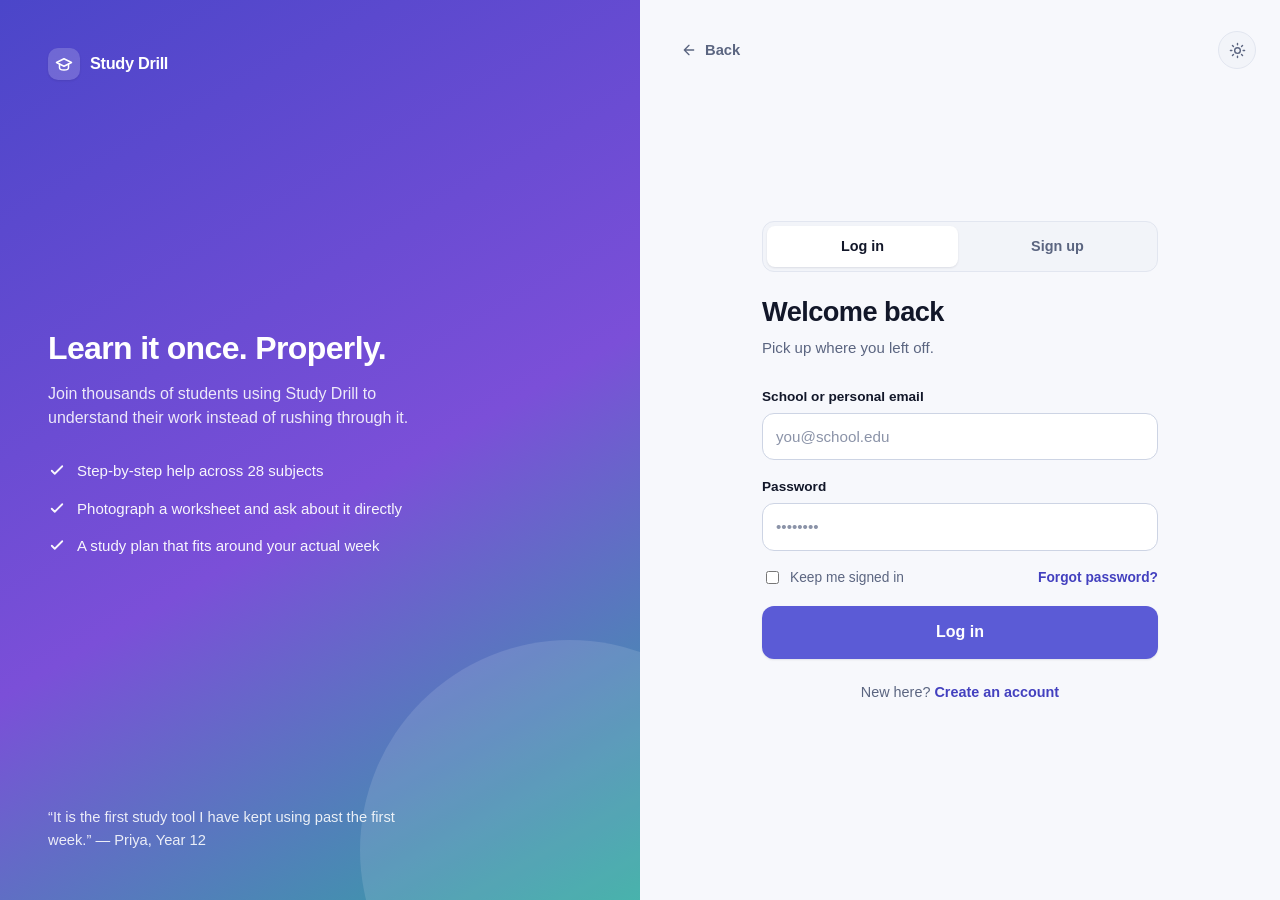
==== commit 5b95e009: "Add files via upload" ====
--- a/chat.html
+++ b/chat.html
@@ -3,12 +3,12 @@
 <head>
 <meta charset="utf-8" />
 <meta name="viewport" content="width=device-width, initial-scale=1" />
-<title>Ask AI — RewardTutor</title>
-<meta name="description" content="Ask RewardTutor a question about your work." />
+<title>Ask AI — Study Drill</title>
+<meta name="description" content="Ask Study Drill a question about your work." />
 <link rel="icon" href="data:image/svg+xml,<svg xmlns='http://www.w3.org/2000/svg' viewBox='0 0 100 100'><rect width='100' height='100' rx='26' fill='%235b5bd6'/><path d='M50 22 84 40 50 58 16 40z' fill='white'/></svg>" />
 <style data-sp="core">
 /* ============================================================
-   RewardTutor — shared styles
+   Study Drill — shared styles
    ============================================================ */
 
 /* ---------- Tokens ---------- */
@@ -901,7 +901,7 @@
       <span class="brand-mark" aria-hidden="true">
         <svg viewBox="0 0 24 24" fill="none" stroke="currentColor" stroke-width="2" stroke-linecap="round" stroke-linejoin="round"><path d="M22 10 12 5 2 10l10 5 10-5Z"/><path d="M6 12v5c0 1.7 2.7 3 6 3s6-1.3 6-3v-5"/></svg>
       </span>
-      <span class="brand-name">RewardTutor</span>
+      <span class="brand-name">Study Drill</span>
     </a>
 
     <nav class="side-nav" aria-label="Sidebar">
@@ -1018,7 +1018,7 @@
 
 <script data-sp="app">
 /* ============================================================
-   RewardTutor — UI behaviour and OpenAI chat
+   Study Drill — UI behaviour and OpenAI chat
    ------------------------------------------------------------
    The API key is never stored in these files. It is entered in
    Settings and kept in this browser's localStorage, so each
@@ -1434,7 +1434,7 @@
           a.setAttribute("href", isPlusCta ? "settings.html#billing" : "#");
           a.textContent = isPlusCta ? "Your current plan" : "Free plan";
         });
-        say("You are on Plus. Thanks for supporting RewardTutor.");
+        say("You are on Plus. Thanks for supporting Study Drill.");
         return;
       }
 
@@ -1629,7 +1629,7 @@
 
   /* ---------- Chat ---------- */
   var SYSTEM_PROMPT =
-    "You are RewardTutor, a study tutor for school and university students. " +
+    "You are Study Drill, a study tutor for school and university students. " +
     "Explain using short numbered steps in plain language, and show the method so the student can repeat it themselves. " +
     "If the request is for graded work such as a full essay, give an outline, feedback and the next step instead of writing it for them. " +
     "Keep answers focused and end with a brief check-for-understanding question when it helps.";
@@ -1794,7 +1794,7 @@
 
       var who = document.createElement("div");
       who.className = "msg-who";
-      who.textContent = role === "user" ? "You" : "RewardTutor";
+      who.textContent = role === "user" ? "You" : "Study Drill";
 
       var t = document.createElement("div");
       t.className = "msg-text";
@@ -2479,7 +2479,7 @@
             question_usage: parts[1],
             sessions: parts[0]
           };
-          saveFile(JSON.stringify(payload, null, 2), "rewardtutor-data.json");
+          saveFile(JSON.stringify(payload, null, 2), "studydrill-data.json");
           exportBtn.disabled = false;
           status(exportMsg, "Downloaded " + parts[0].length +
             (parts[0].length === 1 ? " session." : " sessions."), "good");
